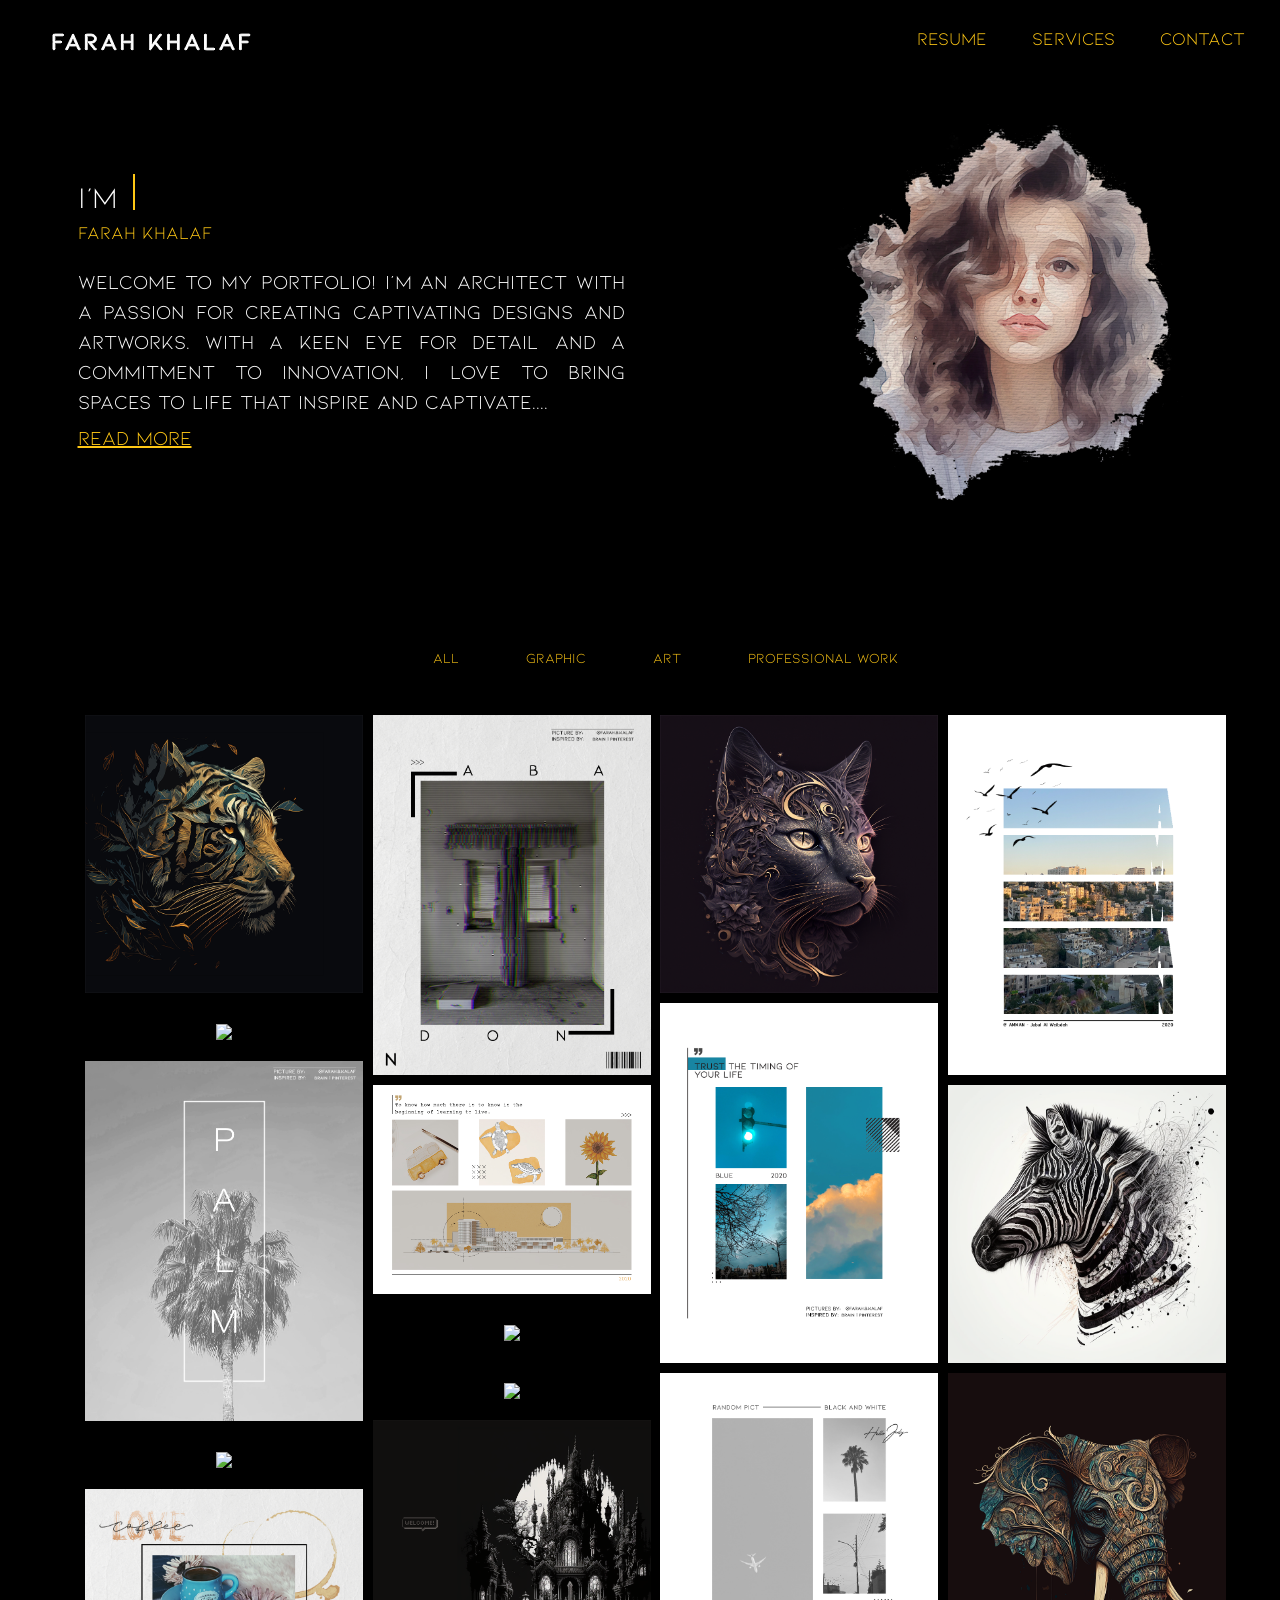
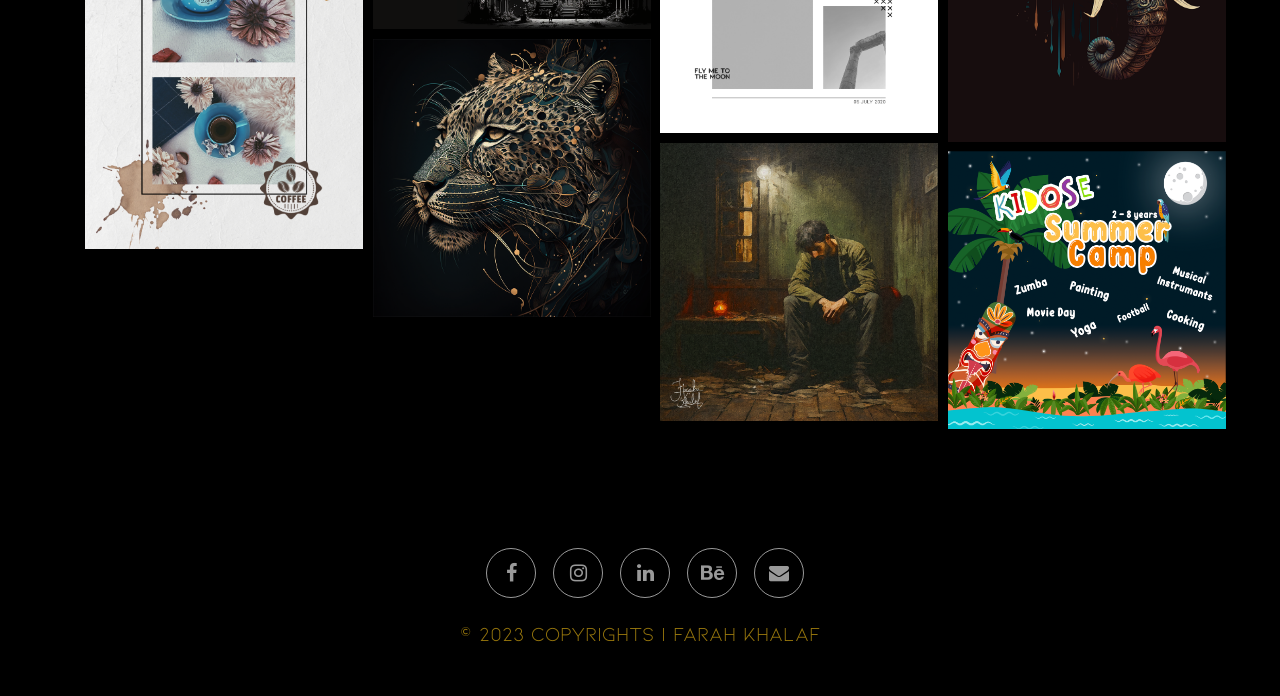
==== index.html @ 25eff43b "New Art uploaded" ====
<!DOCTYPE html>
<html lang="en">

<head>
    <meta charset="UTF-8">
    <meta http-equiv="X-UA-Campatible" content="IE=edge">
    <meta name="viewport" content="width=device-width, initial-scale=1.0">
    <title>Farah Khalaf | Portfolio</title>
    <link rel="stylesheet" href="https://cdn.jsdelivr.net/npm/bootstrap@4.6.2/dist/css/bootstrap.min.css"
        integrity="sha384-xOolHFLEh07PJGoPkLv1IbcEPTNtaed2xpHsD9ESMhqIYd0nLMwNLD69Npy4HI+N" crossorigin="anonymous">


    <link rel="stylesheet" href="style.css">
    <link rel="stylesheet" href="responsive.css">
    <link rel="stylesheet" href="lightbox.css">

    <script src="libs/MiniMasonry.js"></script>
    <script src="https://cdnjs.cloudflare.com/ajax/libs/jquery/3.7.0/jquery.min.js" integrity="sha512-3gJwYpMe3QewGELv8k/BX9vcqhryRdzRMxVfq6ngyWXwo03GFEzjsUm8Q7RZcHPHksttq7/GFoxjCVUjkjvPdw==" crossorigin="anonymous" referrerpolicy="no-referrer"></script>
    <script src="https://code.iconify.design/iconify-icon/1.0.7/iconify-icon.min.js"></script>
</head>

<body>


    <!--Navbar-->
    <nav>
        <div class="container-fluid">
            <img id="logo" src="Images/LOGO.png" alt="Logo">

            <!--Burger Button-->
            <div id="burger-button">
                <svg xmlns="http://www.w3.org/2000/svg" width="32" height="32" fill="#fff" class="bi bi-list"
                    viewBox="0 0 16 16">
                    <path fill-rule="evenodd"
                        d="M2.5 12a.5.5 0 0 1 .5-.5h10a.5.5 0 0 1 0 1H3a.5.5 0 0 1-.5-.5zm0-4a.5.5 0 0 1 .5-.5h10a.5.5 0 0 1 0 1H3a.5.5 0 0 1-.5-.5zm0-4a.5.5 0 0 1 .5-.5h10a.5.5 0 0 1 0 1H3a.5.5 0 0 1-.5-.5z" />
                </svg>
            </div>
            <!--Burger Button End-->

            <!--Navbar Links-->
            <ul class="nav-list-container" id="desktop-menu">
                <li class="nav-item">
                    <a href="/Images/CV.PNG">Resume</a>
                </li>
                <li class="nav-item">
                    <a href="/Images/Price List | website.pdf">Services</a>
                </li>
                <li class="nav-item">
                    <a href="#contact me">Contact</a>
                </li>
            </ul>
        </div>

        <div id="mobile-menu-container">

            <div id="mobile-menu-close-button">
                <svg xmlns="http://www.w3.org/2000/svg" width="32" height="32" fill="#fff" class="bi bi-x-lg"
                    viewBox="0 0 16 16">
                    <path
                        d="M2.146 2.854a.5.5 0 1 1 .708-.708L8 7.293l5.146-5.147a.5.5 0 0 1 .708.708L8.707 8l5.147 5.146a.5.5 0 0 1-.708.708L8 8.707l-5.146 5.147a.5.5 0 0 1-.708-.708L7.293 8 2.146 2.854Z" />
                </svg>
            </div>

            <ul>
                <li><a href="/Images/Farah Khalaf | Resume.pdf">Resume</a></li>
                <li><a href="/Images/Price List | website.pdf">Services</a></li>
                <li><a href="#">Contact</a></li>
            </ul>
        </div>
    </nav>



    <!--Main image & intro text-->
    <section id="hero">
        <div class="container-fluid">
            <div class="container-sub-fluid">
                <div class="row justify-content-center align-items-center ">
                    <div class="col-md-6 order-md-1 order-2  ">
                             <div class="wrapper-titles">
                                <div class="static-txt">I'm</div>
                                     <ul class="dynamic-txts">
                                         <li><span>An Architect</span></li>
                                         <li><span>A  Developer</span></li>
                                         <li><span>An Artist</span></li>
                                         <li><span>A Designer</span></li>
                                         <li><span>An Architect</span></li>
                                         <li><span>A Developer</span></li>
                                         <li><span>An Artist</span></li>
                                         <li><span>A Designer</span></li>
                                    </ul>
                                </div>
                            
                            
                            <div class="h2Title">Farah Khalaf</div>


                        <p class="pCustume">Welcome to my portfolio! I’m an architect with a passion for creating captivating designs and artworks. With a keen eye for detail and a commitment to innovation, I love to bring spaces to life that inspire and captivate.<span id="dots">...</span><span id="more">Over the years, I honed my skills and developed a unique approach to my talents. My portfolio showcases a diverse range of projects, each reflecting my distinct style and thoughtful design choices.
                            Driven by a desire to create meaningful experiences, I tried to blend aesthetics and functionality seamlessly, crafting spaces and artworks that leave a lasting impression. My work demonstrates a deep understanding of the power of design to transform environments and evoke emotions.
                            With a commitment to pushing boundaries and exploring new possibilities, I stay at the forefront of industry trends, continuously evolving my creative practice. </span></p>

                        <button onclick="myFunction()" id="myBtn">Read more</button>

                       
                    </div>
                    <div class="col-md-6 d-sm d-md-block order-md-2 order-1 ">
                        <a href="" data-lightbox="models" data-title="caption1">
                            <img class="profile-picture" src="Images/PlaceHolder.png" alt="">
                        </a>
                    </div>
                </div>
            </div>
        </div>
    </section>

    <!-- Horizontal tabs Scroller-->
    <section id="horizontal-scroll-container" class="list">
        <div id="horizontal-scroller">
            <div class="row justify-content-center align-center">
                <ul>
                    <li class="category-item">
                        <button class="category-link" onclick="ChangeCategory('All')">All</button>
                    </li>
                    <li class="category-item">
                        <button class="category-link" onclick="ChangeCategory('Architecture')">Architecture</button>
                    </li>
                    <li class="category-item">
                        <button class="category-link" onclick="ChangeCategory('Graphic')">Graphic</button>
                    </li>
                    <li class="category-item">
                        <button class="category-link" onclick="ChangeCategory('Art')">Art</button>
                    </li>
                    <li class="category-item">
                        <button class="category-link" onclick="ChangeCategory('Photography')">Photography</button>
                    </li>
                    <li class="category-item">
                    <button class="category-link" onclick="ChangeCategory('Professional')">Professional Work</button>
                    </li>
                </ul>
            </div>
        </div>
    </section>
    <section id="horizontal-container" class="list">
            <div class="row justify-content-center align-center">
                <ul>
                    <li class="category-item">
                        <button class="category-link" onclick="ChangeCategory('All')">All</button>
                    </li>
                    <!-- <li class="category-item">
                        <button class="category-link" onclick="ChangeCategory('Architecture')">Architecture</button>
                    </li> -->
                    <li class="category-item">
                        <button class="category-link" onclick="ChangeCategory('Graphic')">Graphic</button>
                    </li>
                    <li class="category-item">
                        <button class="category-link" onclick="ChangeCategory('Art')">Art</button>
                    </li>
                    <!-- <li class="category-item">
                        <button class="category-link" onclick="ChangeCategory('Photography')">Photography</button>
                    </li> -->
                    <li class="category-item">
                        <button class="category-link" onclick="ChangeCategory('Professional')">Professional Work</button>
                    </li>
                </ul>
            </div>
    </section>


    
    <section id="gallery">
        <div class="gallery-container container">
            
            <div class="gallery-item" data-type="art">
                <div class="gallery-item-hover">
                    <a href="Images/gallery/Tiger.png" data-lightbox="pictures" data-title="Tiger in the Wild">
                        <img src="Images/gallery/Tiger.png">
                    </a>
                </div>
            </div>

            <div class="gallery-item" data-type="graphic">
                <div class="gallery-item-hover">
                    <a href="Images/gallery/Abandon.png" data-lightbox="pictures" data-title="Abandon">
                        <img src="Images/gallery/Abandon.png">
                   </a> 
                </div>
                    
            </div>
            <div class="gallery-item" data-type="art">
                <div class="gallery-item-hover">
                    <a href="Images/gallery/Cat.png" data-lightbox="pictures" data-title="Cat">
                        <img src="Images/gallery/Cat.png">
                    </a> 
                </div>
                
            </div>
            <div class="gallery-item" data-type="graphic">
                <div class="gallery-item-hover">
                    <a href="Images/gallery/Amman.png" data-lightbox="pictures" data-title="Amman">
                        <img src="Images/gallery/Amman.png">
                    </a> 
                </div>
            </div>

            <div class="gallery-item" data-type="art">
                <div class="gallery-item-hover">
                    <a href="Images/gallery/Oil Painting-Photoshop.png" data-lightbox="pictures" data-title="Africa">
                        <img src="Images/gallery/Oil Painting-Photoshop.png">
                    </a>
                </div>
            </div>

            <div class="gallery-item" data-type="graphic">
                <div class="gallery-item-hover">
                    <a href="Images/gallery/BLUE.png" data-lightbox="pictures" data-title="BLUE">
                        <img src="Images/gallery/BLUE.png">
                    </a> 
                </div>
            </div>

            <div class="gallery-item" data-type="graphic">
                <div class="gallery-item-hover">
                    <a href="Images/gallery/Palm Tree.png" data-lightbox="pictures" data-title="Palm Tree">
                        <img src="Images/gallery/Palm Tree.png">
                    </a> 
                </div>
            </div>
            <div class="gallery-item" data-type="graphic">
                <div class="gallery-item-hover">
                    <a href="Images/gallery/Yellow.png" data-lightbox="pictures" data-title="Yellow">
                        <img src="Images/gallery/Yellow.png">
                    </a>
                </div>
            </div>

            <div class="gallery-item" data-type="art">
                <div class="gallery-item-hover">
                    <a href="Images/gallery/Zebra.png" data-lightbox="pictures" data-title="Zebra">
                        <img src="Images/gallery/Zebra.png">
                    </a>
                </div>
            </div>

            <div class="gallery-item" data-type="art">
                <div class="gallery-item-hover">
                    <a href="Images/gallery/Alone Under the rain.png" data-lightbox="pictures" data-title="Alone Under The Rain">
                        <img src="Images/gallery/Alone Under the rain.png">
                    </a>
                </div>
            </div>

            <div class="gallery-item" data-type="art">
                <div class="gallery-item-hover">
                    <a href="Images/gallery/Horse-50x50.png" data-lightbox="pictures" data-title="Horse">
                        <img src="Images/gallery/Horse-50x50.png">
                    </a>
                </div>
            </div>


            <div class="gallery-item" data-type="graphic">
                <div class="gallery-item-hover">
                    <a href="Images/gallery/Random PICT.png" data-lightbox="pictures" data-title="Random PICT">
                        <img src="Images/gallery/Random PICT.png">
                    </a>
                </div>
            </div>

            <div class="gallery-item" data-type="art">
                <div class="gallery-item-hover">
                    <a href="Images/gallery/Artboard 1.png" data-lightbox="pictures" data-title="Elephant">
                        <img src="Images/gallery/Artboard 1.png">
                    </a>
                </div>
            </div>
            <div class="gallery-item" data-type="art">
                <div class="gallery-item-hover">
                    <a href="Images/gallery/Castle.png" data-lightbox="pictures" data-title="Castle">
                        <img src="Images/gallery/Castle.png">
                    </a>
                </div>
            </div>
            <div class="gallery-item" data-type="art">
                <div class="gallery-item-hover">
                    <a href="Images/gallery/Dark Alley 25cm.png" data-lightbox="pictures" data-title="Dark Alley">
                        <img src="Images/gallery/Dark Alley 25cm.png">
                    </a> 
                </div>
                </div>

            <div class="gallery-item" data-type="graphic">
                <div class="gallery-item-hover">
                    <a href="Images/gallery/Coffee.png" data-lightbox="pictures" data-title="Coffee">
                        <img src="Images/gallery/Coffee.png">
                    </a>
                </div>
            </div>

            <div class="gallery-item" data-type="art">
                <div class="gallery-item-hover">
                    <a href="Images/gallery/Leopard.png" data-lightbox="pictures" data-title="Leopard">
                        <img src="Images/gallery/Leopard.png">
                    </a>
                </div>
            </div>

             <div class="gallery-item" data-type="art">
                <div class="gallery-item-hover">
                    <a href="Images/gallery/Alone-20x20.png" data-lightbox="pictures" data-title="Alone">
                        <img src="Images/gallery/Alone-20x20.png">
                    </a> 
            </div>
            </div>

            <div class="gallery-item" data-type="professional">
                <div class="gallery-item-hover">
                    <a href="Images/gallery/Summer Camp.png" data-lightbox="pictures" data-title="Summer Camp">
                        <img src="Images/gallery/Summer Camp.png">
                    </a>
                </div>
            </div>


          
        </div>
    </section>

     <hr />

     <link rel="stylesheet" href="https://maxcdn.bootstrapcdn.com/font-awesome/4.7.0/css/font-awesome.min.css">
<div class="center">
  <div id="social-test">
  <ul class="social">
    <li><a href="https://www.facebook.com/farahkhalaf57?mibextid=LQQJ4d" target="_blank"><i class="fa fa-facebook" aria-hidden="true"></i></a></li>
    <li><a href="https://www.instagram.com/farah.b.khalaf/" target="_blank"><i class="fa fa-instagram" aria-hidden="true"></i></a></li>
    <li><a href="https://www.linkedin.com/in/farah-khalaf-211a12149" target="_blank"><i class="fa fa-linkedin" aria-hidden="true"></i></a></li>
    <li><a href="https://www.behance.net/farahkhalaf2" target="_blank"><i class="fa fa-behance" aria-hidden="true"></i></a></li>
    <li><a href="mailto: farahkhalaf123@gmail.com" target="_blank"><i class="fa fa-envelope" aria-hidden="true"></i></a></li>

  </ul>
  <p class="credits">© 2023 Copyrights | Farah Khalaf </p>
  </div>
</div>

   



    <script src="https://cdn.jsdelivr.net/npm/bootstrap@5.0.2/dist/js/bootstrap.bundle.min.js"
        integrity="sha384-MrcW6ZMFYlzcLA8Nl+NtUVF0sA7MsXsP1UyJoMp4YLEuNSfAP+JcXn/tWtIaxVXM"
        crossorigin="anonymous"></script>


    <script src="https://cdnjs.cloudflare.com/ajax/libs/jquery/3.2.1/jquery.min.js"></script>
    <script src="https://cdnjs.cloudflare.com/ajax/libs/twitter-bootstrap/4.1.3/js/bootstrap.bundle.min.js"></script>
    <script src="https://cdnjs.cloudflare.com/ajax/libs/lightbox2/2.8.2/js/lightbox.min.js"></script>

    <script src="script.js"></script>
    <script src="lightbox-plus-jquery.js"></script>


</body>


</html>
---- style.css ----
@font-face {
    font-family: myFont;
    src: url(Font/Kiona.ttf);
}

*{
    font-family: myFont;
}


body {
    background-color: black;
}

nav {
    padding-top: 25px;
}

.header {
    position: fixed;
    top: 0;
    left: 0;
    width: 100%;
    padding: 20px 50px;
    background: #0000;
    display: flex;
    justify-content: space-between;
    align-items: center;
    z-index: 100;
    
}

#logo {
    display: inline;
}

#desktop-menu {
    display: block;
}


#burger-button {
    display: none;
    float: right;
}

.nav-list-container {
    float: right;
}

.nav-item {
    position: relative;
    display: inline-block;
    margin: 0px 20px;
}

.nav-item a {
    color: #FFC815;
    text-decoration: none;
    font-weight: 500;
    font-size: 18px;
}

.nav-item a::before {
    content: ' ';
    position: absolute;
    bottom: 0;
    left: 0;
    width: 0%;
    height: 2px;
    background: #FFC815;
    transition: 0.3s;
}

.nav-item a:hover::before {
    width: 100%;
    color: #FFC815;
}



.navbar-light .navbar-nav .nav-link {
    color: #fff;
}

.category-item {
    padding: 30px 0px;
    display: inline-block;
    margin-left: 50px;
    user-select: none;
    -webkit-user-drag: none;

}

.category-link {
    background: none;
    outline: none;
    border: none;
    color: #fff;
    user-select: none;
    -webkit-user-drag: none;
}


#mobile-menu-container {
    display: none;
    position: fixed;
    top: 0;
    left: 0;
    width: 100%;
    height: 100vh;
    background-color: #000;
    z-index: 100;
}

#mobile-menu-container ul {
    position: absolute;
    display: block;
    text-align: center;
    font-size: 30px;
    top: 50%;
    left: 50%;
    transform: translate(-50%, -50%);
}

#mobile-menu-container ul li {
    margin: 20px 0px;
}

#mobile-menu-container ul li a {
    font-weight: 900;
    color: #fff;
}

#mobile-menu-container a {
    text-decoration: none;
}

#mobile-menu-close-button {
    position: absolute;
    top: 50px;
    right: 50px;
}


#hero {
    margin: 5% 0px;
}



.img personalPic {
    margin: auto;
    max-width: 50%;
}

ul {
    margin: 0;
    padding: 0;
    list-style: none;
}

.row {
    display: flex;
}


.wrapper-titles{
  display: flex;

}

.wrapper-titles .static-txt{
  color: #fff;
  font-size: 30px;
  font-weight: 400;
}


.wrapper-titles .dynamic-txts{
  margin-left: 15px;
  height: 45px;
  line-height: 45px;
  overflow: hidden;
  

}
.dynamic-txts li{
  list-style: none;
  color: #FFC815;
  font-size: 30px;
  font-weight: 250;
  position: relative;
  top: 0;
  animation: slide 24s steps(8) infinite;
  overflow: hidden;

}



@keyframes slide {
  100%{
    top: -360px;
  }
}

.dynamic-txts li span{
  position: relative;
  margin: 5px 0;
  line-height: 45px;
}
.dynamic-txts li span::after{
  content: "";
  position: absolute;
  left: 0;
  height: 100%;
  width: 100%;
  background: #000;
  border-left: 2px solid #FFC815;
  animation: typing 3s steps(10) infinite;
}

@keyframes typing {
  40%, 60%{
    left: calc(100% + 30px);
  }
  100%{
    left: 0;
  }
}


@media screen and (max-width: 700px) {
   .wrapper-titles  {
    align-items: left;
    margin: auto;
    justify-content: left;
    font-size: small;
  }
}


.h1Title {
    color: #fff;
    margin: 0;
    font-size: 40px;
    font-weight: 900;
    padding-bottom: 0;
}

.h2Title {
    color: #FFC815;
    margin: 0;
    font-size: 18px;
    font-weight: 200;
    padding-top: o;
    text-align: left;
}

.pCustume {
    color: #fff;
    margin: 0;
    font-size: 20px;
    font-weight: 100;
    padding-top: 1em;
    text-align: justify;
    text-justify: inter-word;
    
}

#more {display: none;}




#myBtn {
  color:#FFC815;
  background-color: #000;
  margin-top: 5px;
  border: none;
  padding-left: 0px;
  font-weight: 5000;
  font-size: 20px;
  text-decoration: underline;
  
}


@media screen and (max-width: 800px) {
  
  #myBtn {
    margin: auto;
    
  }

  .pCustume {
   
    text-align: justify !important;
    text-justify: inter-word;
    }


    .h2Title {
      text-align: left !important;
  }

    
}

.container-sub-fluid {
    box-sizing: border-box;
    padding: 0px 5%;
}

.profile-picture {
    width: 70%;
    display: block;
    margin:auto;
    margin-right: 0;
}


.list {
    position: relative;
    white-space: nowrap;
    left: 0;
    width: 100%;
    height: 80px;
    padding: 10px 10px;
    background: #0000;
    margin-top: 100px;
    overflow: hidden;
}

.list button {
    position: relative;
    font-size: 14px;
    color: #FFC815;
    font-weight: 500;
    text-decoration: none;
}

.list button::before {
    content: ' ';
    position: absolute;
    top: 100%;
    left: 0;
    width: 0%;
    height: 2px;
    background: #FFC815;
    transition: 0.3s;
}

.list button:hover::before {
    width: 100%;
}


#horizontal-scroller {
    position: absolute;
    top: 0;
    left: 0;
    user-select: none;
    -webkit-user-drag: none;
}

#horizontal-container {
    display: block;
    margin-bottom: 30px;
}

#horizontal-scroll-container {
    display: none;
    margin-bottom: 30px;
}


.gallery-container {
    position: relative;
    width: 100%;
    margin-bottom: 70px;
}

.gallery-item {
    position: absolute;
    text-align: center;
    font-size: 2em;
    color: white;
    line-height: 1.5em;
    box-shadow: 0px 2px 10px rgba(0, 0, 0, 0.1);
    overflow: hidden;
  }

  .gallery-item img {
    width: 100%;
  }


  





  #footerPart {
    position: relative;
    background-color: #000;
    height: 20vh;
    text-align: center;
  }


  .footer-section {
    align-items: baseline;

}

  .footer-section a {
    color: #FFC815;
    align-content: center;
    font-weight: 1200;
    padding: 20px 40px;
  }

  hr {
        width: 70%;
        margin-left: auto;
        margin-right: auto;
        color: rgb(255, 255, 255 , 1);
  }



.center {
  display: table;
  width: 100%;
  height: 20vh;
}


#social-test {
  display: table-cell;
  vertical-align: middle;
  text-align: center;
  font-size: 20px;
  }

  .social {
    padding-left: 0px;
  }


  .social li {
    display: inline-block;
  }


  .social li a {
    color: rgb(255, 255, 255 ,0.6);
    border-radius: 50%;
    list-style-type: none;
    display: inline-block;
    width: 50px;
    height: 50px;
    line-height: 45px;
    padding: 1%;
    border: 1px solid rgb(255, 255, 255, 0.6);
    cursor: pointer;
    margin-left: 10px;
    margin-bottom: 20px;
    transition: ease .3s;
    &:hover {
      color: rgb(255, 255, 255 , 1);
      border: 1px solid rgba(256, 256, 256, 1);
    }
  }


.social:hover > li {
  opacity: 0.3;
}

.social:hover > li:hover {
  opacity: 1;
}
.credits, .credits a {
  font-size: 20px;
  color: rgba(255, 200, 21, 0.6);
}
---- responsive.css ----
@media only screen and (max-width: 767px){
    #burger-button {
        display: block;
    }

    #desktop-menu {
        display: none;
    }

    #logo {
        display: none;
    }

    .profile-picture {
        margin: auto;
        width: 90%;
        margin-bottom: 100px
    }

    .h1Title, .h2Title, .pCustume {
        text-align: center;
    }

    #horizontal-scroll-container {
        display: block;
    }

    #horizontal-container {
        display: none;
    }

    .gallery-container {
        padding: 0;
    }

    .gallery-item {
        padding: 15px;
    }
}

@media only screen and (max-width: 500px) {
    .profile-picture {
        margin: auto;
        width: 100%;
        margin-bottom: 50px
    }
}

@media only screen and (min-width: 501px) and (max-width: 767px) {
    .profile-picture {
        margin: auto;
        width: 40%;
        margin-bottom: 30px
    }
}
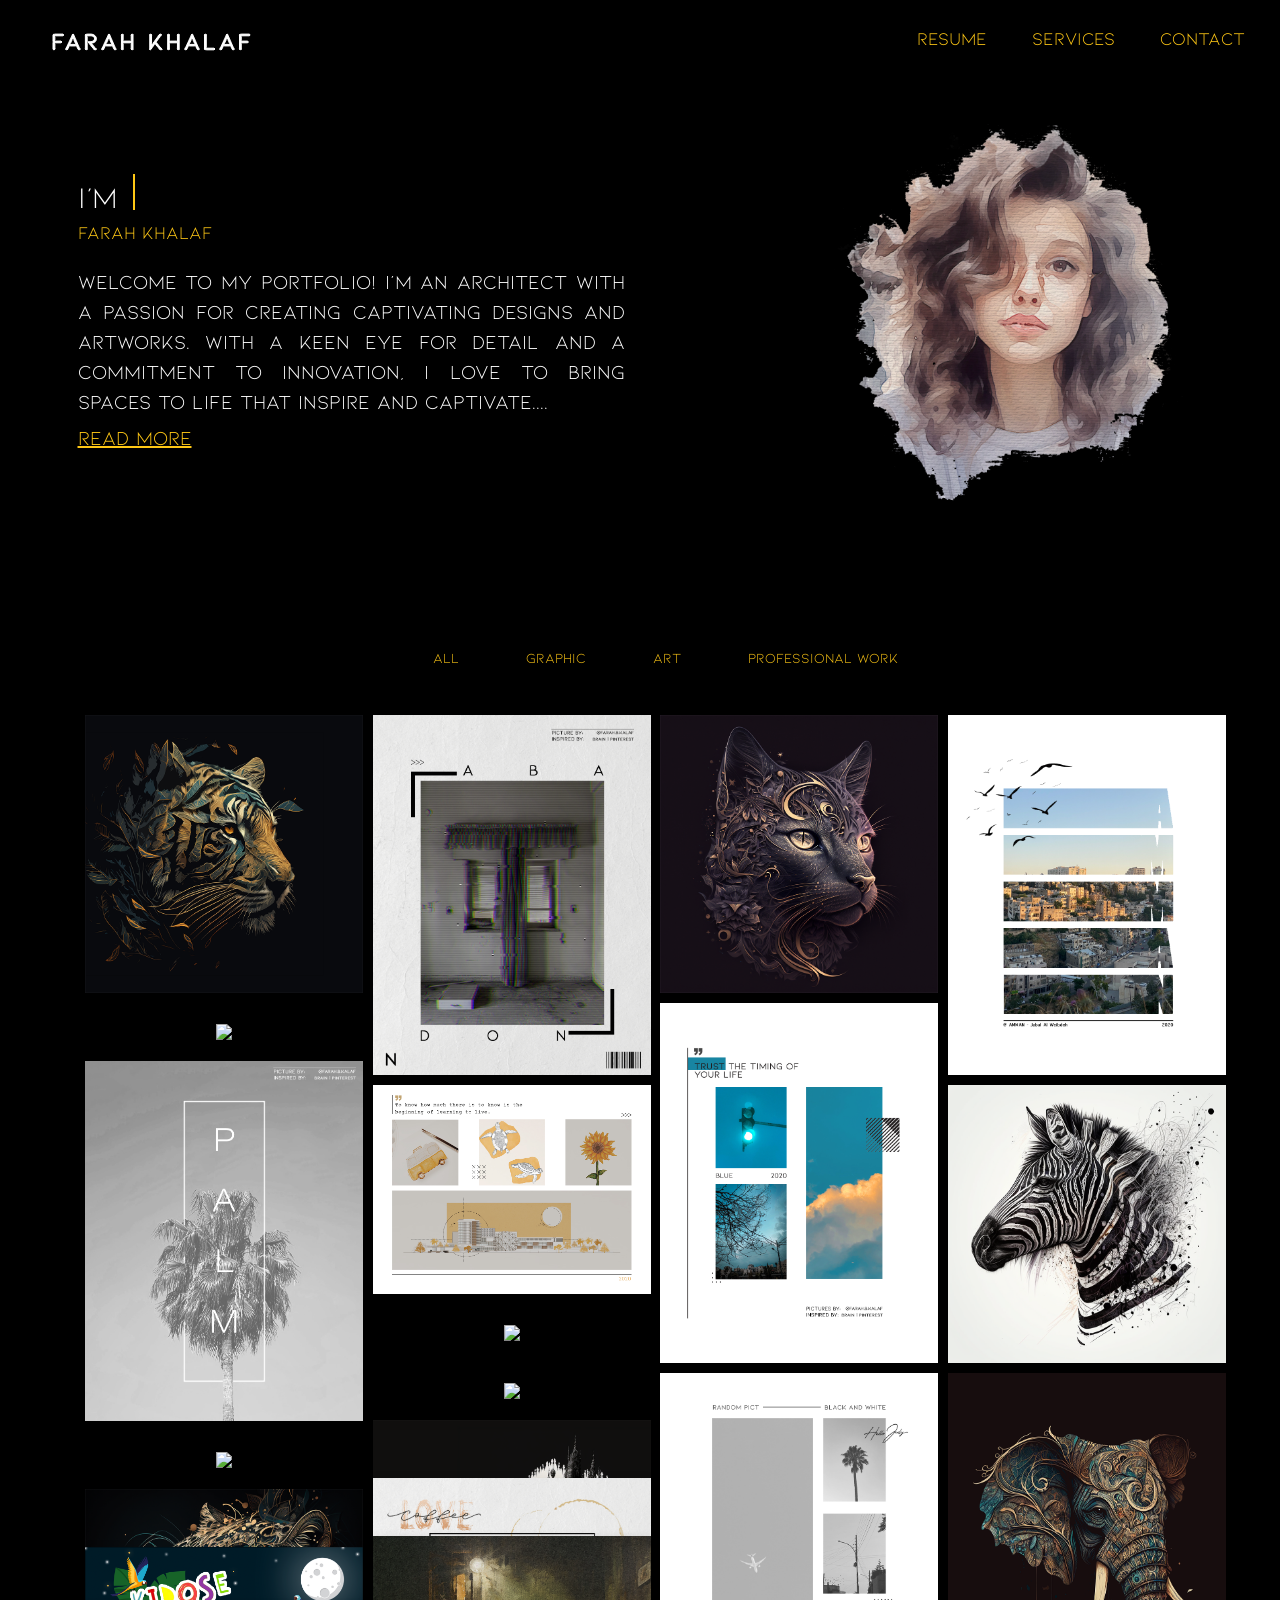
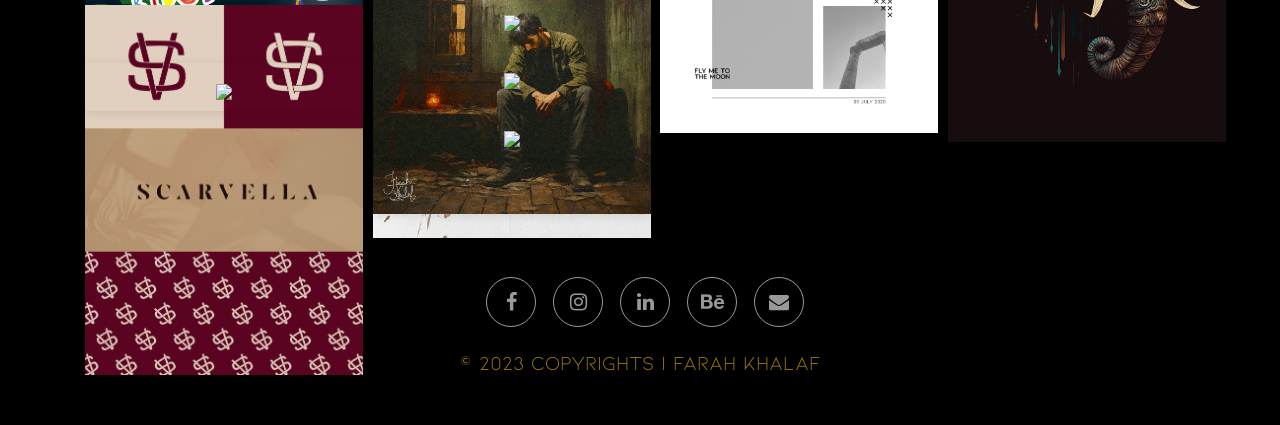
==== commit f1b41efb: "new work new work" ====
--- a/index.html
+++ b/index.html
@@ -40,7 +40,7 @@
             <!--Navbar Links-->
             <ul class="nav-list-container" id="desktop-menu">
                 <li class="nav-item">
-                    <a href="/Images/CV.PNG">Resume</a>
+                    <a href="/Images/ Resume.pdf">Resume</a>
                 </li>
                 <li class="nav-item">
                     <a href="/Images/Price List | website.pdf">Services</a>
@@ -62,7 +62,7 @@
             </div>
 
             <ul>
-                <li><a href="/Images/Farah Khalaf | Resume.pdf">Resume</a></li>
+                <li><a href="/Images/ Resume.pdf">Resume</a></li>
                 <li><a href="/Images/Price List | website.pdf">Services</a></li>
                 <li><a href="#">Contact</a></li>
             </ul>
@@ -169,7 +169,7 @@
     
     <section id="gallery">
         <div class="gallery-container container">
-            
+
             <div class="gallery-item" data-type="art">
                 <div class="gallery-item-hover">
                     <a href="Images/gallery/Tiger.png" data-lightbox="pictures" data-title="Tiger in the Wild">
@@ -182,23 +182,23 @@
                 <div class="gallery-item-hover">
                     <a href="Images/gallery/Abandon.png" data-lightbox="pictures" data-title="Abandon">
                         <img src="Images/gallery/Abandon.png">
-                   </a> 
-                </div>
-                    
+                    </a>
+                </div>
+
             </div>
             <div class="gallery-item" data-type="art">
                 <div class="gallery-item-hover">
                     <a href="Images/gallery/Cat.png" data-lightbox="pictures" data-title="Cat">
                         <img src="Images/gallery/Cat.png">
-                    </a> 
-                </div>
-                
+                    </a>
+                </div>
+
             </div>
             <div class="gallery-item" data-type="graphic">
                 <div class="gallery-item-hover">
                     <a href="Images/gallery/Amman.png" data-lightbox="pictures" data-title="Amman">
                         <img src="Images/gallery/Amman.png">
-                    </a> 
+                    </a>
                 </div>
             </div>
 
@@ -214,7 +214,7 @@
                 <div class="gallery-item-hover">
                     <a href="Images/gallery/BLUE.png" data-lightbox="pictures" data-title="BLUE">
                         <img src="Images/gallery/BLUE.png">
-                    </a> 
+                    </a>
                 </div>
             </div>
 
@@ -222,7 +222,7 @@
                 <div class="gallery-item-hover">
                     <a href="Images/gallery/Palm Tree.png" data-lightbox="pictures" data-title="Palm Tree">
                         <img src="Images/gallery/Palm Tree.png">
-                    </a> 
+                    </a>
                 </div>
             </div>
             <div class="gallery-item" data-type="graphic">
@@ -284,9 +284,9 @@
                 <div class="gallery-item-hover">
                     <a href="Images/gallery/Dark Alley 25cm.png" data-lightbox="pictures" data-title="Dark Alley">
                         <img src="Images/gallery/Dark Alley 25cm.png">
-                    </a> 
-                </div>
-                </div>
+                    </a>
+                </div>
+            </div>
 
             <div class="gallery-item" data-type="graphic">
                 <div class="gallery-item-hover">
@@ -304,12 +304,12 @@
                 </div>
             </div>
 
-             <div class="gallery-item" data-type="art">
+            <div class="gallery-item" data-type="art">
                 <div class="gallery-item-hover">
                     <a href="Images/gallery/Alone-20x20.png" data-lightbox="pictures" data-title="Alone">
                         <img src="Images/gallery/Alone-20x20.png">
-                    </a> 
-            </div>
+                    </a>
+                </div>
             </div>
 
             <div class="gallery-item" data-type="professional">
@@ -320,8 +320,42 @@
                 </div>
             </div>
 
-
-          
+            <div class="gallery-item" data-type="professional">
+                <div class="gallery-item-hover">
+                    <a href="Images/gallery/Coffee.png" data-lightbox="pictures" data-title="Coffee">
+                        <img src="Images/gallery/Artboard 4.png">
+                    </a>
+                </div>
+            </div>
+            <div class="gallery-item" data-type="professional">
+                <div class="gallery-item-hover">
+                    <a href="Images/gallery/Coffee.png" data-lightbox="pictures" data-title="Coffee">
+                        <img src="Images/gallery/Artboard 1 copy.png">
+                    </a>
+                </div>
+            </div>
+            <div class="gallery-item" data-type="professional">
+                <div class="gallery-item-hover">
+                    <a href="Images/gallery/Coffee.png" data-lightbox="pictures" data-title="Coffee">
+                        <img src="Images/gallery/Artboard 1 copy 2.png">
+                    </a>
+                </div>
+            </div>
+            <div class="gallery-item" data-type="professional">
+                <div class="gallery-item-hover">
+                    <a href="Images/gallery/Coffee.png" data-lightbox="pictures" data-title="Coffee">
+                        <img src="Images/gallery/Artboard 1 copy 3.png">
+                    </a>
+                </div>
+            </div>
+            <div class="gallery-item" data-type="professional">
+                <div class="gallery-item-hover">
+                    <a href="Images/gallery/Coffee.png" data-lightbox="pictures" data-title="Coffee">
+                        <img src="Images/gallery/Artboard 1 copy 4.png">
+                    </a>
+                </div>
+            </div>
+
         </div>
     </section>
 
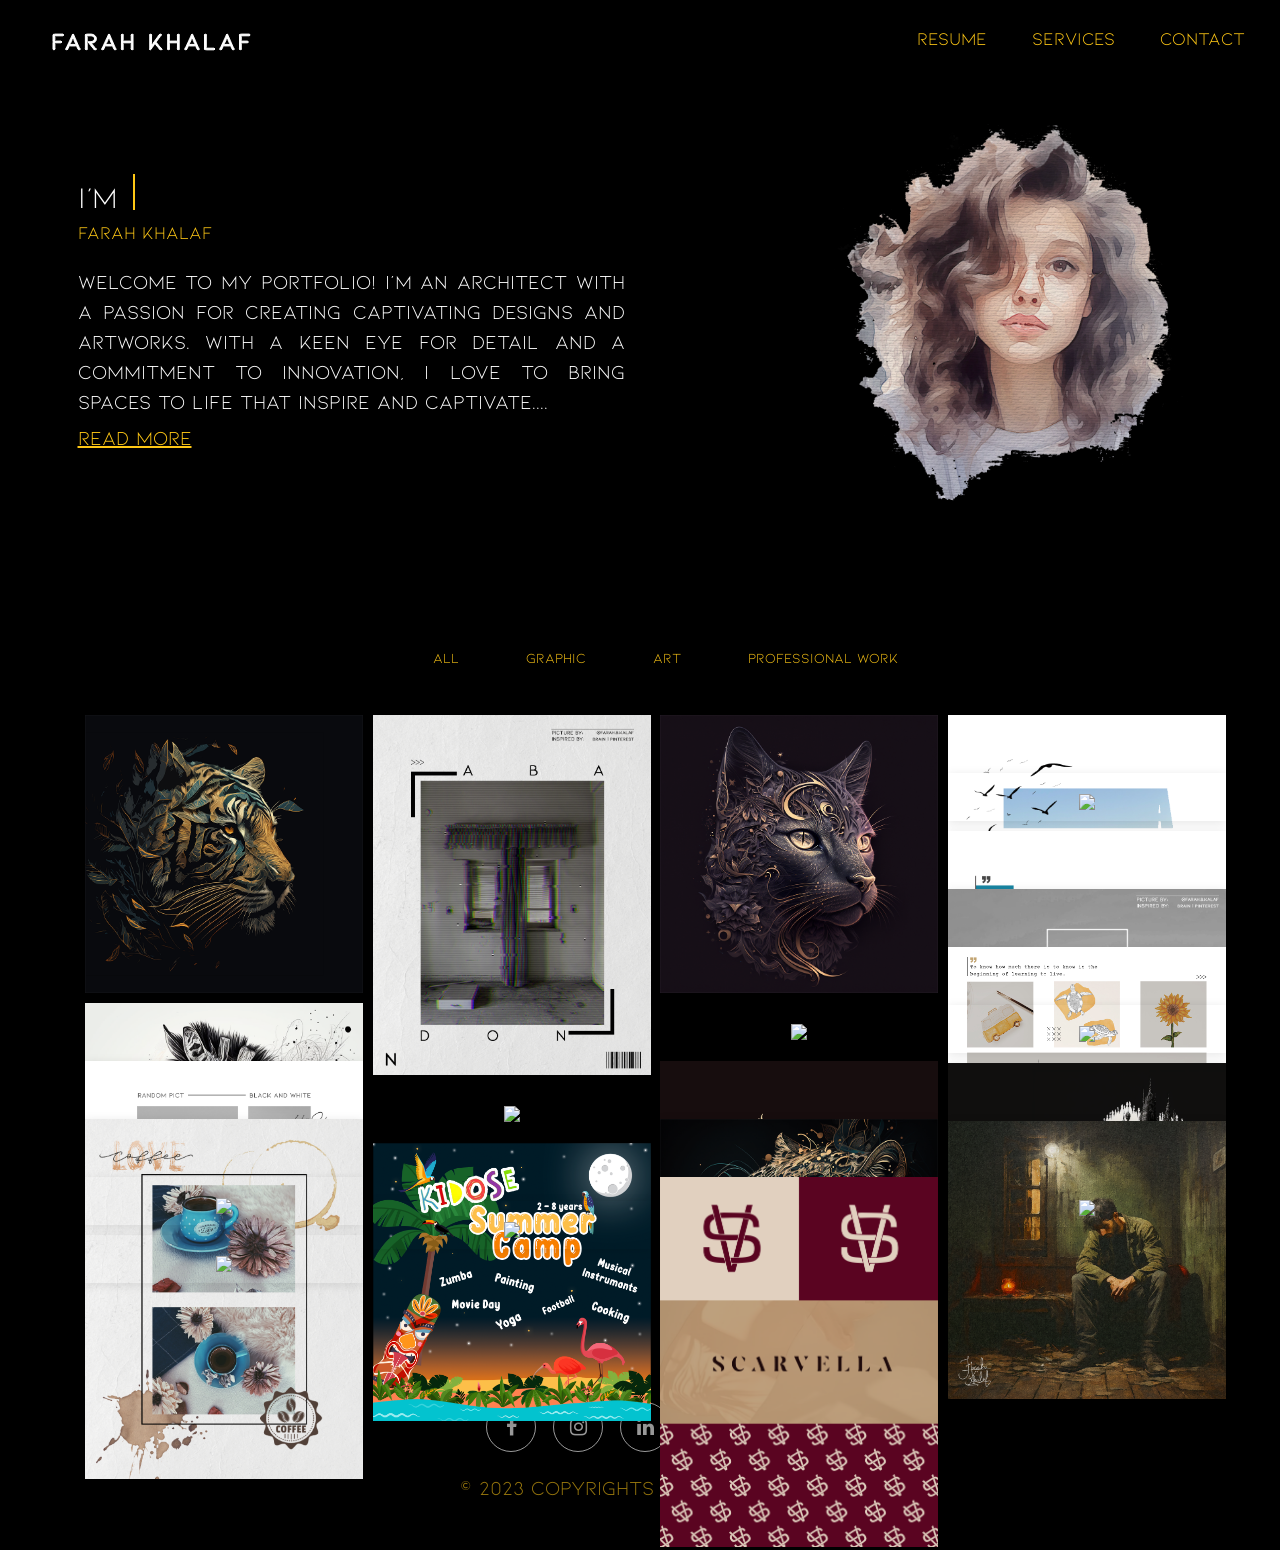
==== commit 6280b9f4: "CV" ====
--- a/index.html
+++ b/index.html
@@ -40,7 +40,7 @@
             <!--Navbar Links-->
             <ul class="nav-list-container" id="desktop-menu">
                 <li class="nav-item">
-                    <a href="/Images/ Resume.pdf">Resume</a>
+                    <a href="/Images/CV.pdf">Resume</a>
                 </li>
                 <li class="nav-item">
                     <a href="/Images/Price List | website.pdf">Services</a>
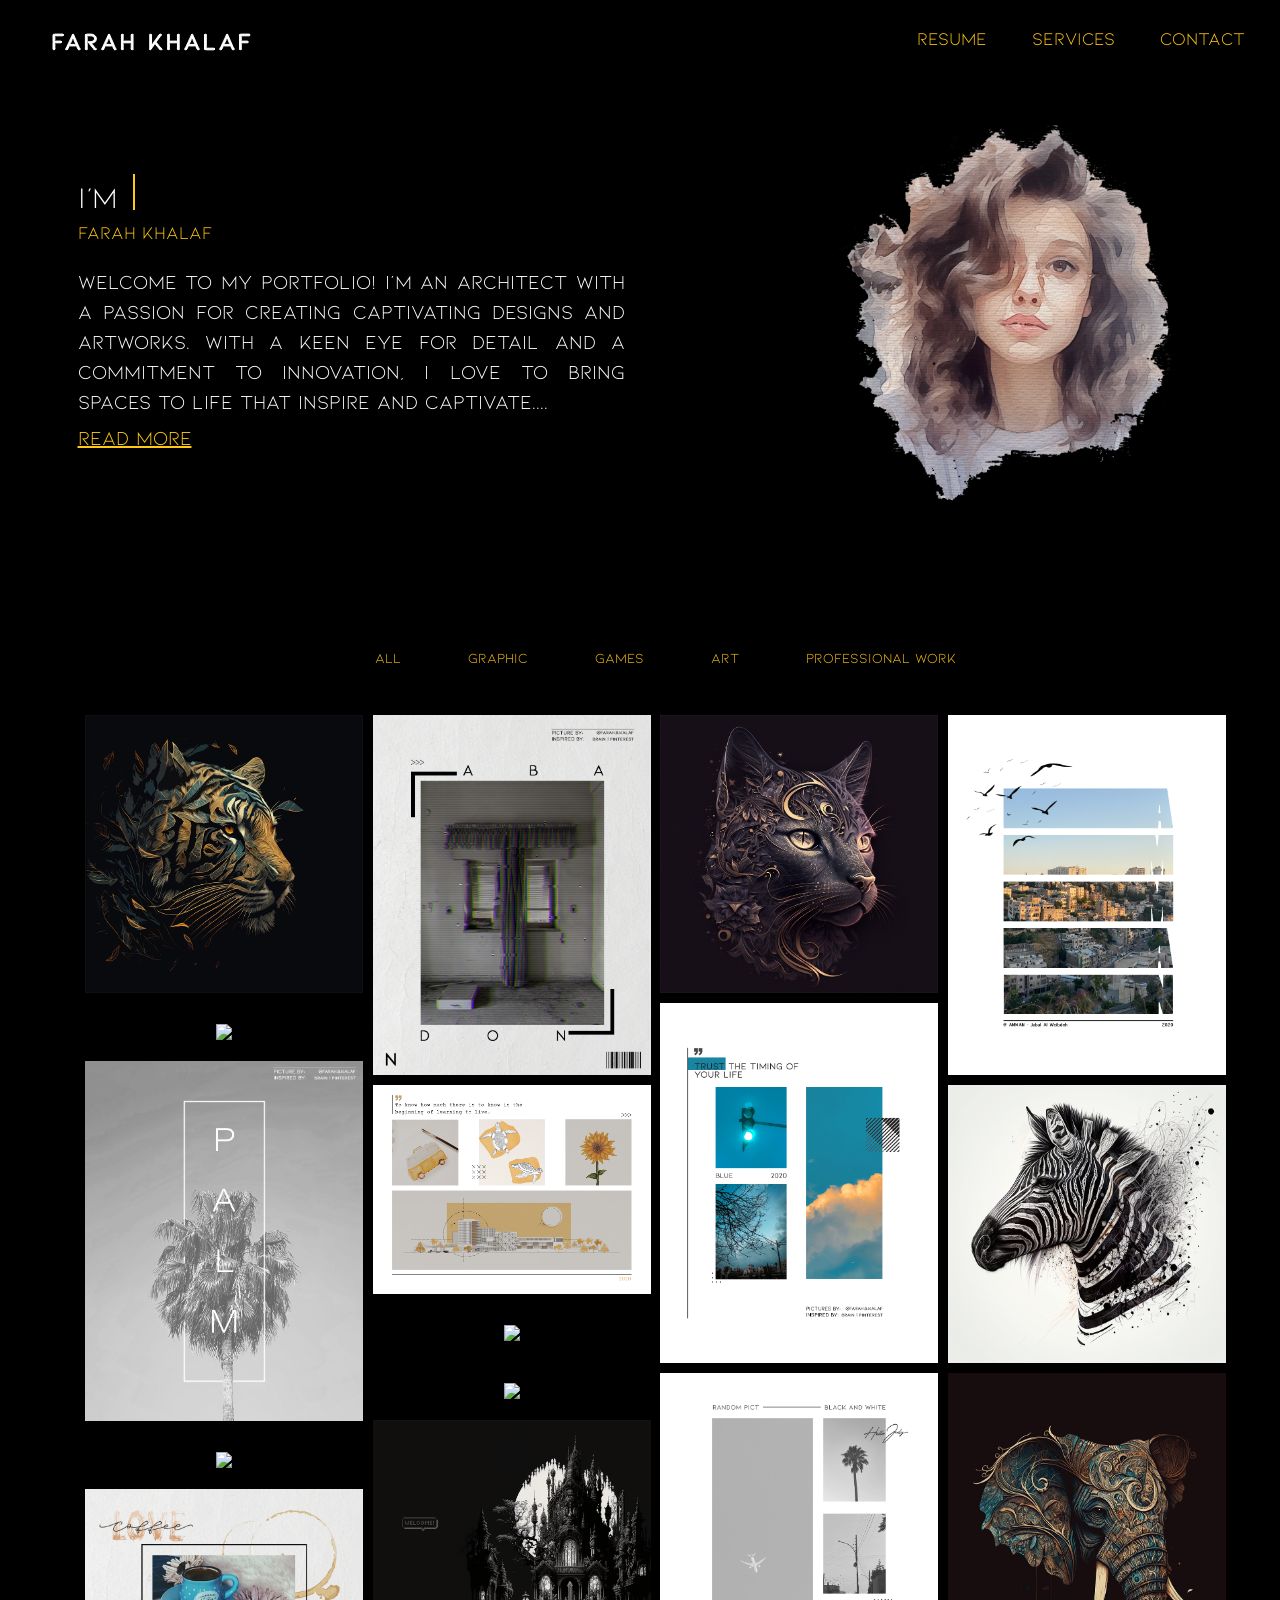
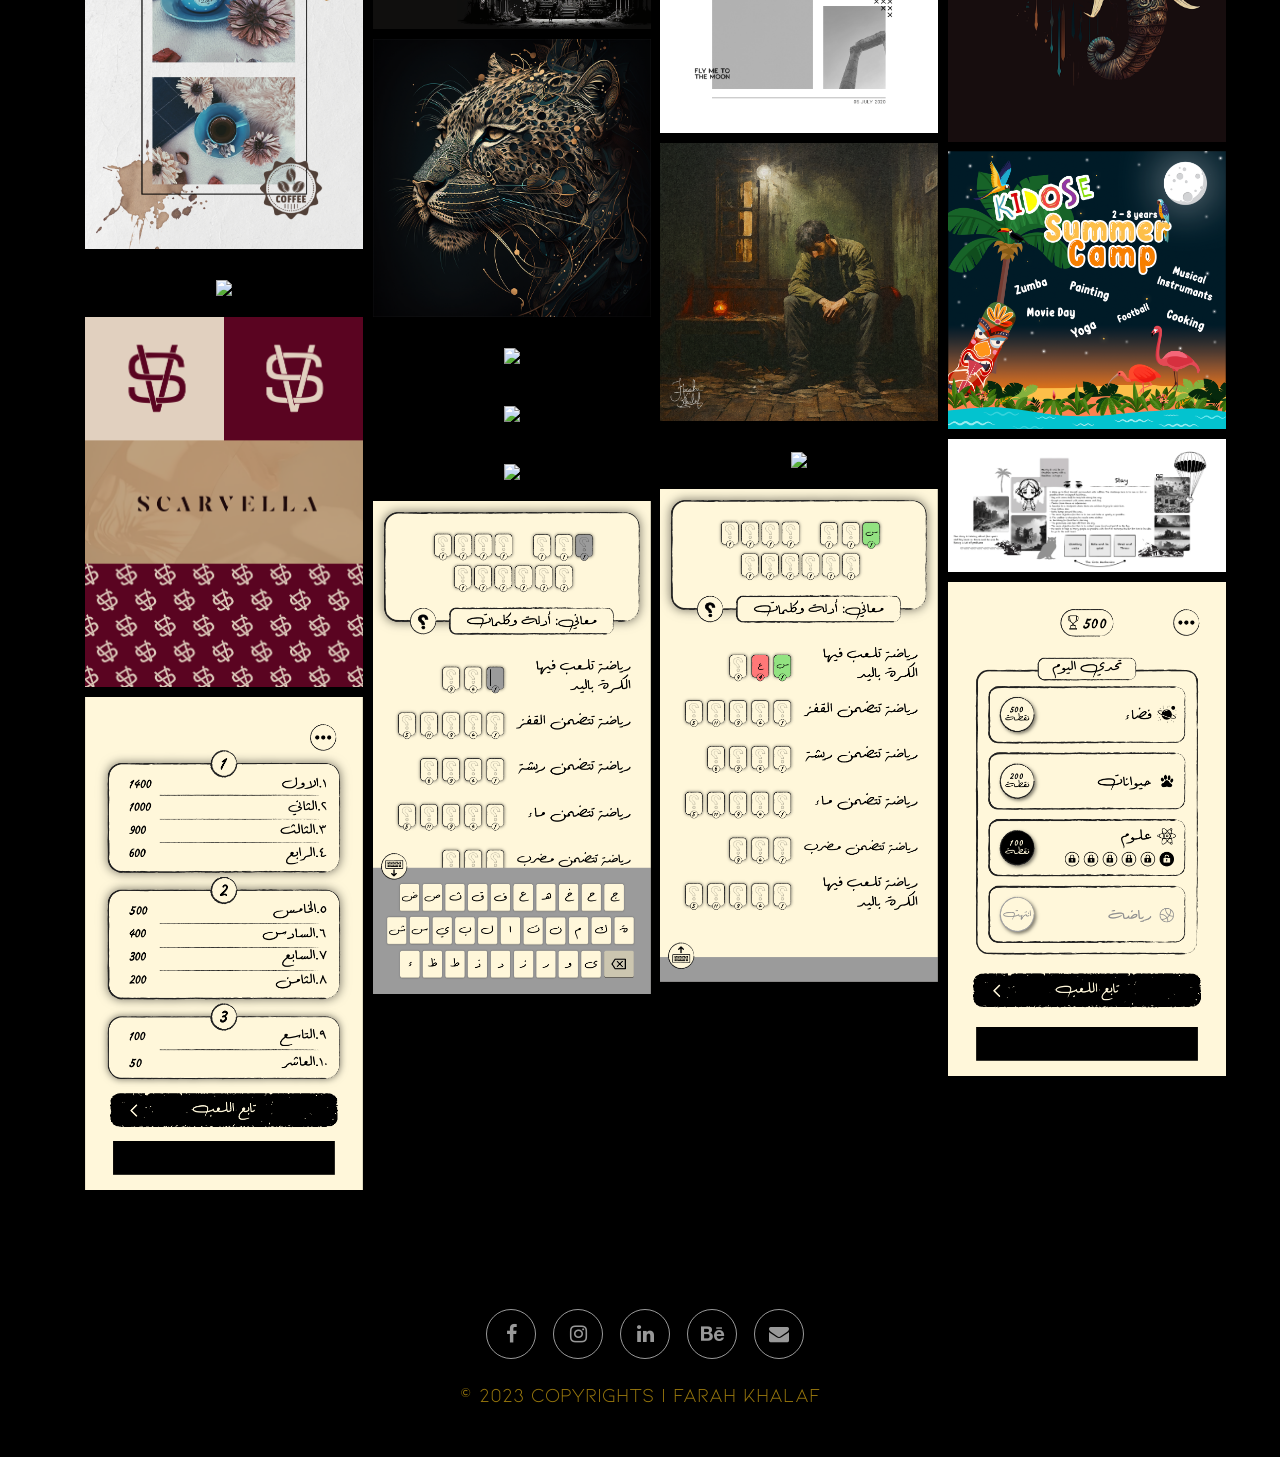
==== commit e686ae99: "New work uploaded" ====
--- a/index.html
+++ b/index.html
@@ -153,6 +153,9 @@
                         <button class="category-link" onclick="ChangeCategory('Graphic')">Graphic</button>
                     </li>
                     <li class="category-item">
+                        <button class="category-link" onclick="ChangeCategory('Games')">Games</button>
+                    </li>
+                    <li class="category-item">
                         <button class="category-link" onclick="ChangeCategory('Art')">Art</button>
                     </li>
                     <!-- <li class="category-item">
@@ -161,6 +164,7 @@
                     <li class="category-item">
                         <button class="category-link" onclick="ChangeCategory('Professional')">Professional Work</button>
                     </li>
+                    
                 </ul>
             </div>
     </section>
@@ -322,36 +326,78 @@
 
             <div class="gallery-item" data-type="professional">
                 <div class="gallery-item-hover">
-                    <a href="Images/gallery/Coffee.png" data-lightbox="pictures" data-title="Coffee">
+                    <a href="Images/gallery/Artboard 4.png" data-lightbox="pictures" data-title="Sustainable Farms LLC">
                         <img src="Images/gallery/Artboard 4.png">
                     </a>
                 </div>
             </div>
             <div class="gallery-item" data-type="professional">
                 <div class="gallery-item-hover">
-                    <a href="Images/gallery/Coffee.png" data-lightbox="pictures" data-title="Coffee">
+                    <a href="Images/gallery/Artboard 1 copy.png" data-lightbox="pictures" data-title="Scarvella">
                         <img src="Images/gallery/Artboard 1 copy.png">
                     </a>
                 </div>
             </div>
             <div class="gallery-item" data-type="professional">
                 <div class="gallery-item-hover">
-                    <a href="Images/gallery/Coffee.png" data-lightbox="pictures" data-title="Coffee">
+                    <a href="Images/gallery/Artboard 1 copy 2.png" data-lightbox="pictures" data-title="Dolce Dose">
                         <img src="Images/gallery/Artboard 1 copy 2.png">
                     </a>
                 </div>
             </div>
             <div class="gallery-item" data-type="professional">
                 <div class="gallery-item-hover">
-                    <a href="Images/gallery/Coffee.png" data-lightbox="pictures" data-title="Coffee">
+                    <a href="Images/gallery/Artboard 1 copy 3.png" data-lightbox="pictures" data-title="Dose Group">
                         <img src="Images/gallery/Artboard 1 copy 3.png">
                     </a>
                 </div>
             </div>
             <div class="gallery-item" data-type="professional">
                 <div class="gallery-item-hover">
-                    <a href="Images/gallery/Coffee.png" data-lightbox="pictures" data-title="Coffee">
+                    <a href="Images/gallery/Artboard 1 copy 4.png" data-lightbox="pictures" data-title="Coffee Dose">
                         <img src="Images/gallery/Artboard 1 copy 4.png">
+                    </a>
+                </div>
+            </div>
+            <div class="gallery-item" data-type="Games">
+                <div class="gallery-item-hover">
+                    <a href="Images/gallery/Mood Board-1.png" data-lightbox="pictures" data-title="Stay Game">
+                        <img src="Images/gallery/Mood Board-1.png">
+                    </a>
+                </div>
+            </div>
+            <div class="gallery-item" data-type="Games">
+                <div class="gallery-item-hover">
+                    <a href="Images/gallery/Mood Board-2.png" data-lightbox="pictures" data-title="Car Game">
+                        <img src="Images/gallery/Mood Board-2.png">
+                    </a>
+                </div>
+            </div>
+            <div class="gallery-item" data-type="Games">
+                <div class="gallery-item-hover">
+                    <a href="Images/gallery/Crostic - 1.png" data-lightbox="pictures" data-title="Crostic Game">
+                        <img src="Images/gallery/Crostic - 1.png">
+                    </a>
+                </div>
+            </div>
+            <div class="gallery-item" data-type="Games">
+                <div class="gallery-item-hover">
+                    <a href="Images/gallery/Crostic - 2.png" data-lightbox="pictures" data-title="Crostic Game">
+                        <img src="Images/gallery/Crostic - 2.png">
+                    </a>
+                </div>
+            </div>
+            <div class="gallery-item" data-type="Games">
+                <div class="gallery-item-hover">
+                    <a href="Images/gallery/Crostic - 3.png" data-lightbox="pictures" data-title="Crostic Game">
+                        <img src="Images/gallery/Crostic - 3.png">
+                    </a>
+                </div>
+            </div>
+            <div class="gallery-item" data-type="Games">
+                <div class="gallery-item-hover">
+                    <a href="Images/gallery/Crostic - 4.png" data-lightbox="pictures" data-title="Crostic Game">
+                        <img src="Images/gallery/Crostic - 4.png">
                     </a>
                 </div>
             </div>
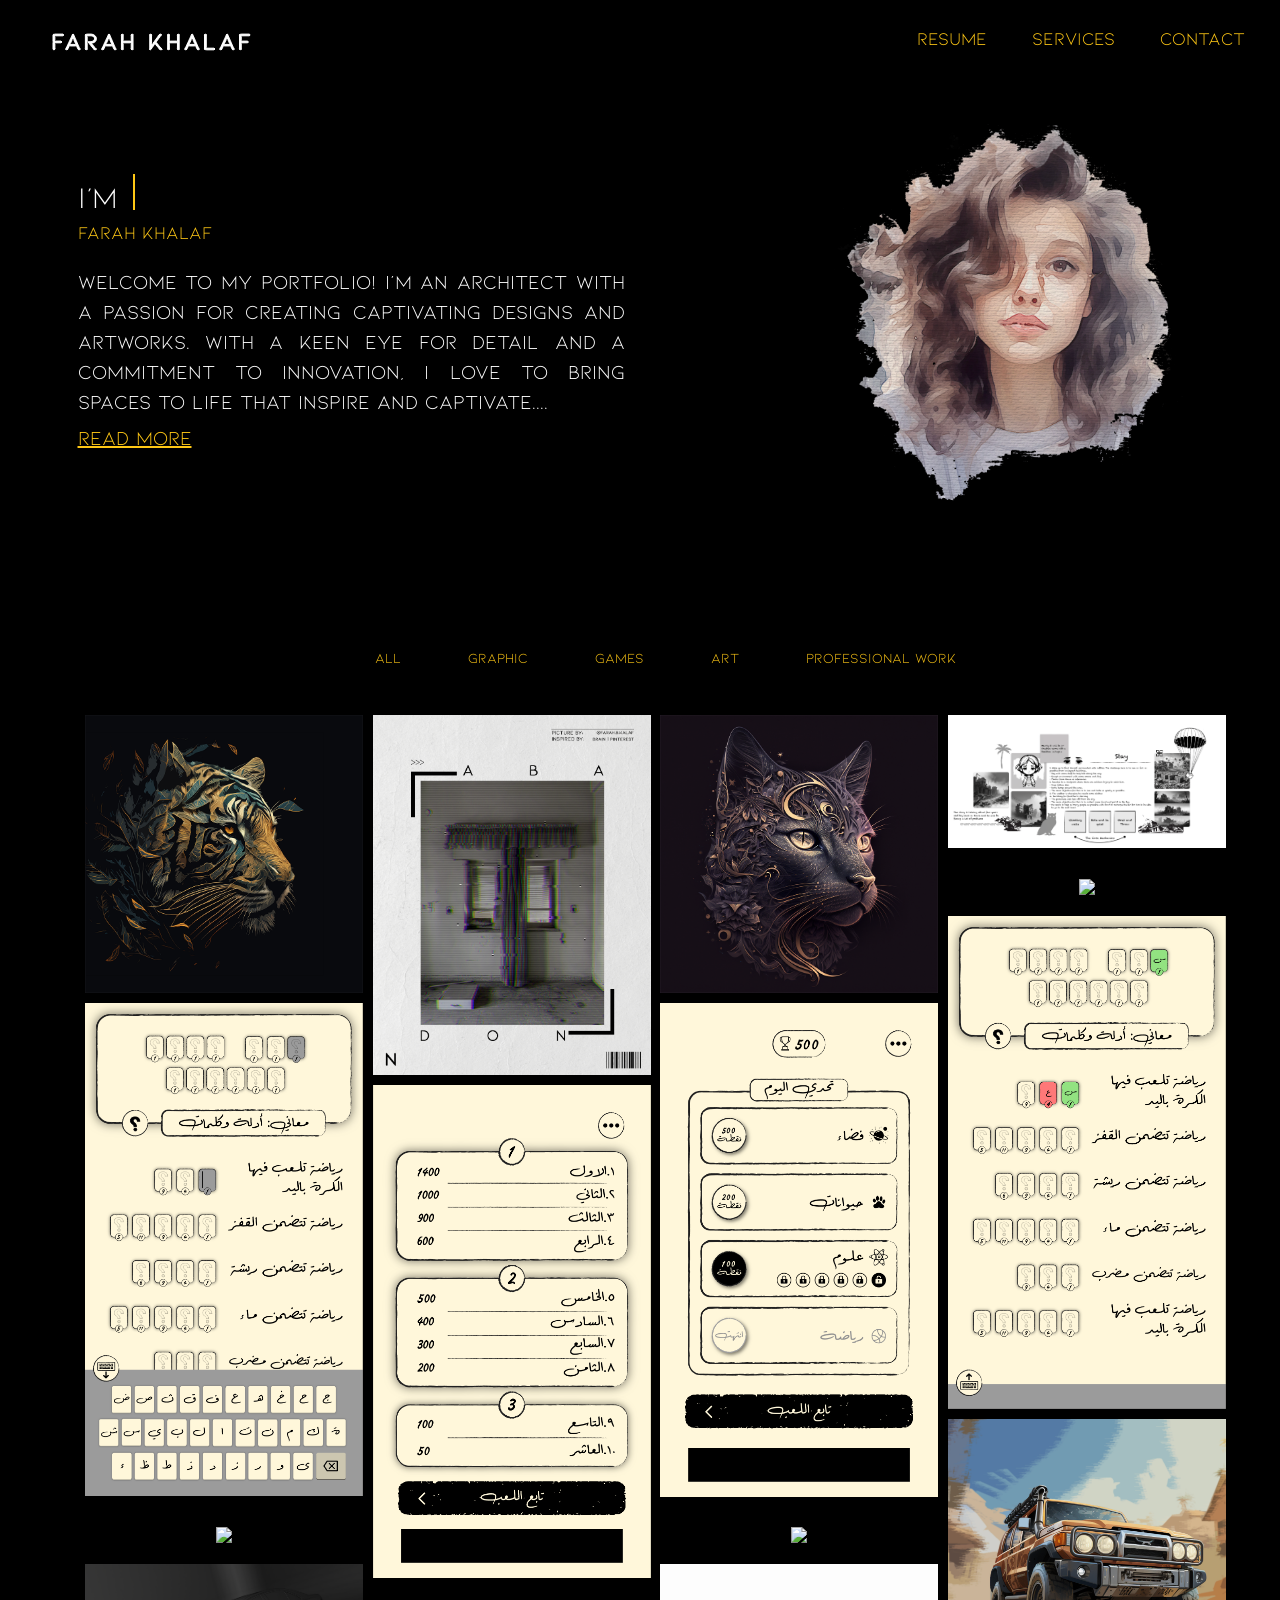
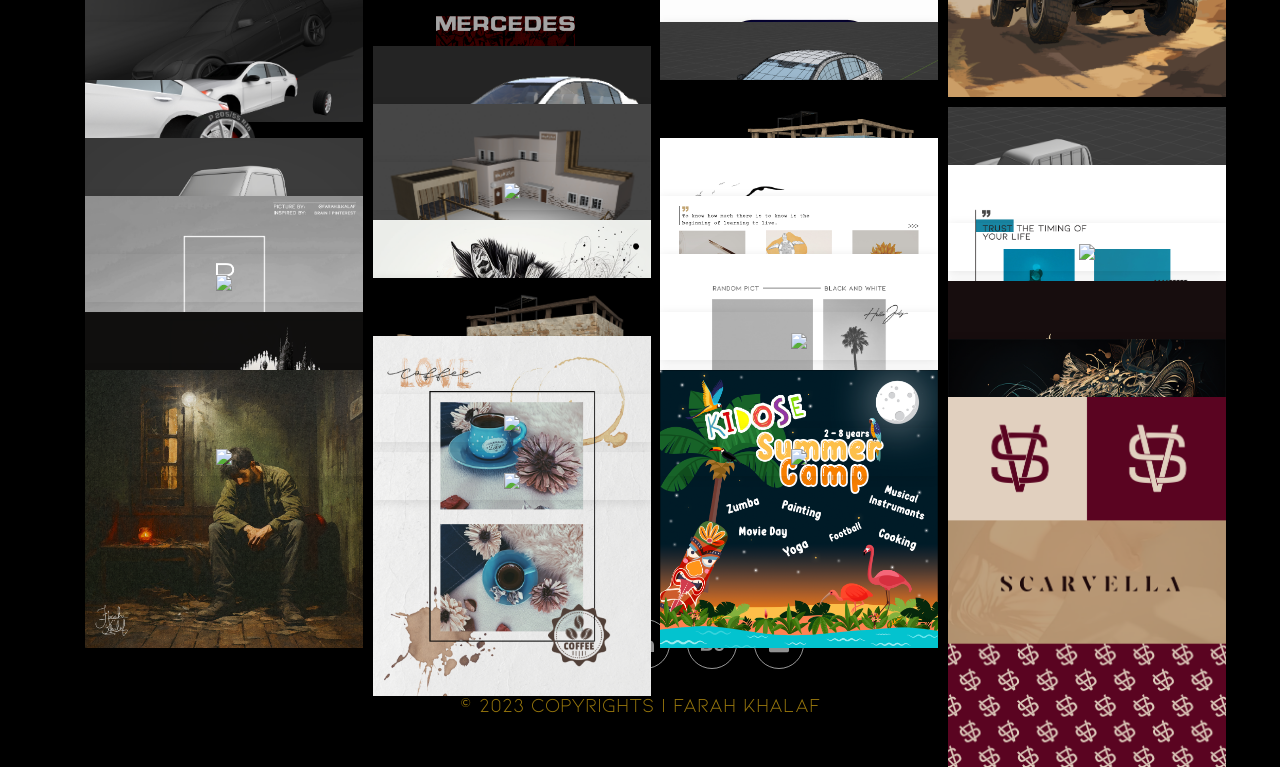
==== commit 5e2b6189: "New Games content" ====
--- a/index.html
+++ b/index.html
@@ -198,6 +198,150 @@
                 </div>
 
             </div>
+
+            <div class="gallery-item" data-type="Games">
+                <div class="gallery-item-hover">
+                    <a href="Images/gallery/Mood Board-1.png" data-lightbox="pictures" data-title="Stay Game">
+                        <img src="Images/gallery/Mood Board-1.png">
+                    </a>
+                </div>
+            </div>
+            <div class="gallery-item" data-type="Games">
+                <div class="gallery-item-hover">
+                    <a href="Images/gallery/Mood Board-2.png" data-lightbox="pictures" data-title="Car Game">
+                        <img src="Images/gallery/Mood Board-2.png">
+                    </a>
+                </div>
+            </div>
+            <div class="gallery-item" data-type="Games">
+                <div class="gallery-item-hover">
+                    <a href="Images/gallery/Crostic - 1.png" data-lightbox="pictures" data-title="Crostic Game">
+                        <img src="Images/gallery/Crostic - 1.png">
+                    </a>
+                </div>
+            </div>
+            <div class="gallery-item" data-type="Games">
+                <div class="gallery-item-hover">
+                    <a href="Images/gallery/Crostic - 2.png" data-lightbox="pictures" data-title="Crostic Game">
+                        <img src="Images/gallery/Crostic - 2.png">
+                    </a>
+                </div>
+            </div>
+            <div class="gallery-item" data-type="Games">
+                <div class="gallery-item-hover">
+                    <a href="Images/gallery/Crostic - 3.png" data-lightbox="pictures" data-title="Crostic Game">
+                        <img src="Images/gallery/Crostic - 3.png">
+                    </a>
+                </div>
+            </div>
+            <div class="gallery-item" data-type="Games">
+                <div class="gallery-item-hover">
+                    <a href="Images/gallery/Crostic - 4.png" data-lightbox="pictures" data-title="Crostic Game">
+                        <img src="Images/gallery/Crostic - 4.png">
+                    </a>
+                </div>
+            </div>
+            <div class="gallery-item" data-type="Games">
+                <div class="gallery-item-hover">
+                    <a href="Images/gallery/Hajwallah.png" data-lightbox="pictures" data-title="Hajwallah">
+                        <img src="Images/gallery/Hajwallah.png">
+                    </a>
+                </div>
+            </div>
+            <div class="gallery-item" data-type="Games">
+                <div class="gallery-item-hover">
+                    <a href="Images/gallery/subaru_impreza.png" data-lightbox="pictures" data-title="subaru impreza">
+                        <img src="Images/gallery/subaru_impreza.png">
+                    </a>
+                </div>
+            </div>
+            <div class="gallery-item" data-type="Games">
+                <div class="gallery-item-hover">
+                    <a href="Images/gallery/Honda_Accord_2013.png" data-lightbox="pictures" data-title="Honda Accord 2013">
+                        <img src="Images/gallery/Honda_Accord_2013.png">
+                    </a>
+                </div>
+            </div>
+
+
+
+            <div class="gallery-item" data-type="Games">
+                <div class="gallery-item-hover">
+                    <a href="Images/gallery/Benz.png" data-lightbox="pictures" data-title="Benz">
+                        <img src="Images/gallery/Benz.png">
+                    </a>
+                </div>
+            </div>
+            <div class="gallery-item" data-type="Games">
+                <div class="gallery-item-hover">
+                    <a href="Images/gallery/Baloon Beach.png" data-lightbox="pictures" data-title="Baloon Beach">
+                        <img src="Images/gallery/Baloon Beach.png">
+                    </a>
+                </div>
+            </div>
+            <div class="gallery-item" data-type="Games">
+                <div class="gallery-item-hover">
+                    <a href="Images/gallery/C63.png" data-lightbox="pictures" data-title="C63">
+                        <img src="Images/gallery/C63.png">
+                    </a>
+                </div>
+            </div>
+            <div class="gallery-item" data-type="Games">
+                <div class="gallery-item-hover">
+                    <a href="Images/gallery/Car_1_Model.png" data-lightbox="pictures" data-title="Car_1_Model">
+                        <img src="Images/gallery/Car_1_Model.png">
+                    </a>
+                </div>
+            </div>
+            <div class="gallery-item" data-type="Games">
+                <div class="gallery-item-hover">
+                    <a href="Images/gallery/Car_Outlines.png" data-lightbox="pictures" data-title="Car_Outlines">
+                        <img src="Images/gallery/Car_Outlines.png">
+                    </a>
+                </div>
+            </div>
+            <div class="gallery-item" data-type="Games">
+                <div class="gallery-item-hover">
+                    <a href="Images/gallery/Car_Rendered.png" data-lightbox="pictures" data-title="Car_Rendered">
+                        <img src="Images/gallery/Car_Rendered.png">
+                    </a>
+                </div>
+            </div>
+            <div class="gallery-item" data-type="Games">
+                <div class="gallery-item-hover">
+                    <a href="Images/gallery/Car_Tire.png" data-lightbox="pictures" data-title="Car_Tire">
+                        <img src="Images/gallery/Car_Tire.png">
+                    </a>
+                </div>
+            </div>
+            <div class="gallery-item" data-type="Games">
+                <div class="gallery-item-hover">
+                    <a href="Images/gallery/House_Substance.png" data-lightbox="pictures" data-title="House_Substance">
+                        <img src="Images/gallery/House_Substance.png">
+                    </a>
+                </div>
+            </div>
+            <div class="gallery-item" data-type="Games">
+                <div class="gallery-item-hover">
+                    <a href="Images/gallery/Police_Station.png" data-lightbox="pictures" data-title="Police_Station">
+                        <img src="Images/gallery/Police_Station.png">
+                    </a>
+                </div>
+            </div>
+            <div class="gallery-item" data-type="Games">
+                <div class="gallery-item-hover">
+                    <a href="Images/gallery/Shas_Back.png" data-lightbox="pictures" data-title="Shas_Back">
+                        <img src="Images/gallery/Shas_Back.png">
+                    </a>
+                </div>
+            </div>
+            <div class="gallery-item" data-type="Games">
+                <div class="gallery-item-hover">
+                    <a href="Images/gallery/Shas.png" data-lightbox="pictures" data-title="Shas">
+                        <img src="Images/gallery/Shas.png">
+                    </a>
+                </div>
+            </div>
             <div class="gallery-item" data-type="graphic">
                 <div class="gallery-item-hover">
                     <a href="Images/gallery/Amman.png" data-lightbox="pictures" data-title="Amman">
@@ -269,7 +413,13 @@
                     </a>
                 </div>
             </div>
-
+            <div class="gallery-item" data-type="Games">
+                <div class="gallery-item-hover">
+                    <a href="Images/gallery/House_2.png" data-lightbox="pictures" data-title="House_2">
+                        <img src="Images/gallery/House_2.png">
+                    </a>
+                </div>
+            </div>
             <div class="gallery-item" data-type="art">
                 <div class="gallery-item-hover">
                     <a href="Images/gallery/Artboard 1.png" data-lightbox="pictures" data-title="Elephant">
@@ -359,48 +509,8 @@
                     </a>
                 </div>
             </div>
-            <div class="gallery-item" data-type="Games">
-                <div class="gallery-item-hover">
-                    <a href="Images/gallery/Mood Board-1.png" data-lightbox="pictures" data-title="Stay Game">
-                        <img src="Images/gallery/Mood Board-1.png">
-                    </a>
-                </div>
-            </div>
-            <div class="gallery-item" data-type="Games">
-                <div class="gallery-item-hover">
-                    <a href="Images/gallery/Mood Board-2.png" data-lightbox="pictures" data-title="Car Game">
-                        <img src="Images/gallery/Mood Board-2.png">
-                    </a>
-                </div>
-            </div>
-            <div class="gallery-item" data-type="Games">
-                <div class="gallery-item-hover">
-                    <a href="Images/gallery/Crostic - 1.png" data-lightbox="pictures" data-title="Crostic Game">
-                        <img src="Images/gallery/Crostic - 1.png">
-                    </a>
-                </div>
-            </div>
-            <div class="gallery-item" data-type="Games">
-                <div class="gallery-item-hover">
-                    <a href="Images/gallery/Crostic - 2.png" data-lightbox="pictures" data-title="Crostic Game">
-                        <img src="Images/gallery/Crostic - 2.png">
-                    </a>
-                </div>
-            </div>
-            <div class="gallery-item" data-type="Games">
-                <div class="gallery-item-hover">
-                    <a href="Images/gallery/Crostic - 3.png" data-lightbox="pictures" data-title="Crostic Game">
-                        <img src="Images/gallery/Crostic - 3.png">
-                    </a>
-                </div>
-            </div>
-            <div class="gallery-item" data-type="Games">
-                <div class="gallery-item-hover">
-                    <a href="Images/gallery/Crostic - 4.png" data-lightbox="pictures" data-title="Crostic Game">
-                        <img src="Images/gallery/Crostic - 4.png">
-                    </a>
-                </div>
-            </div>
+
+
 
         </div>
     </section>
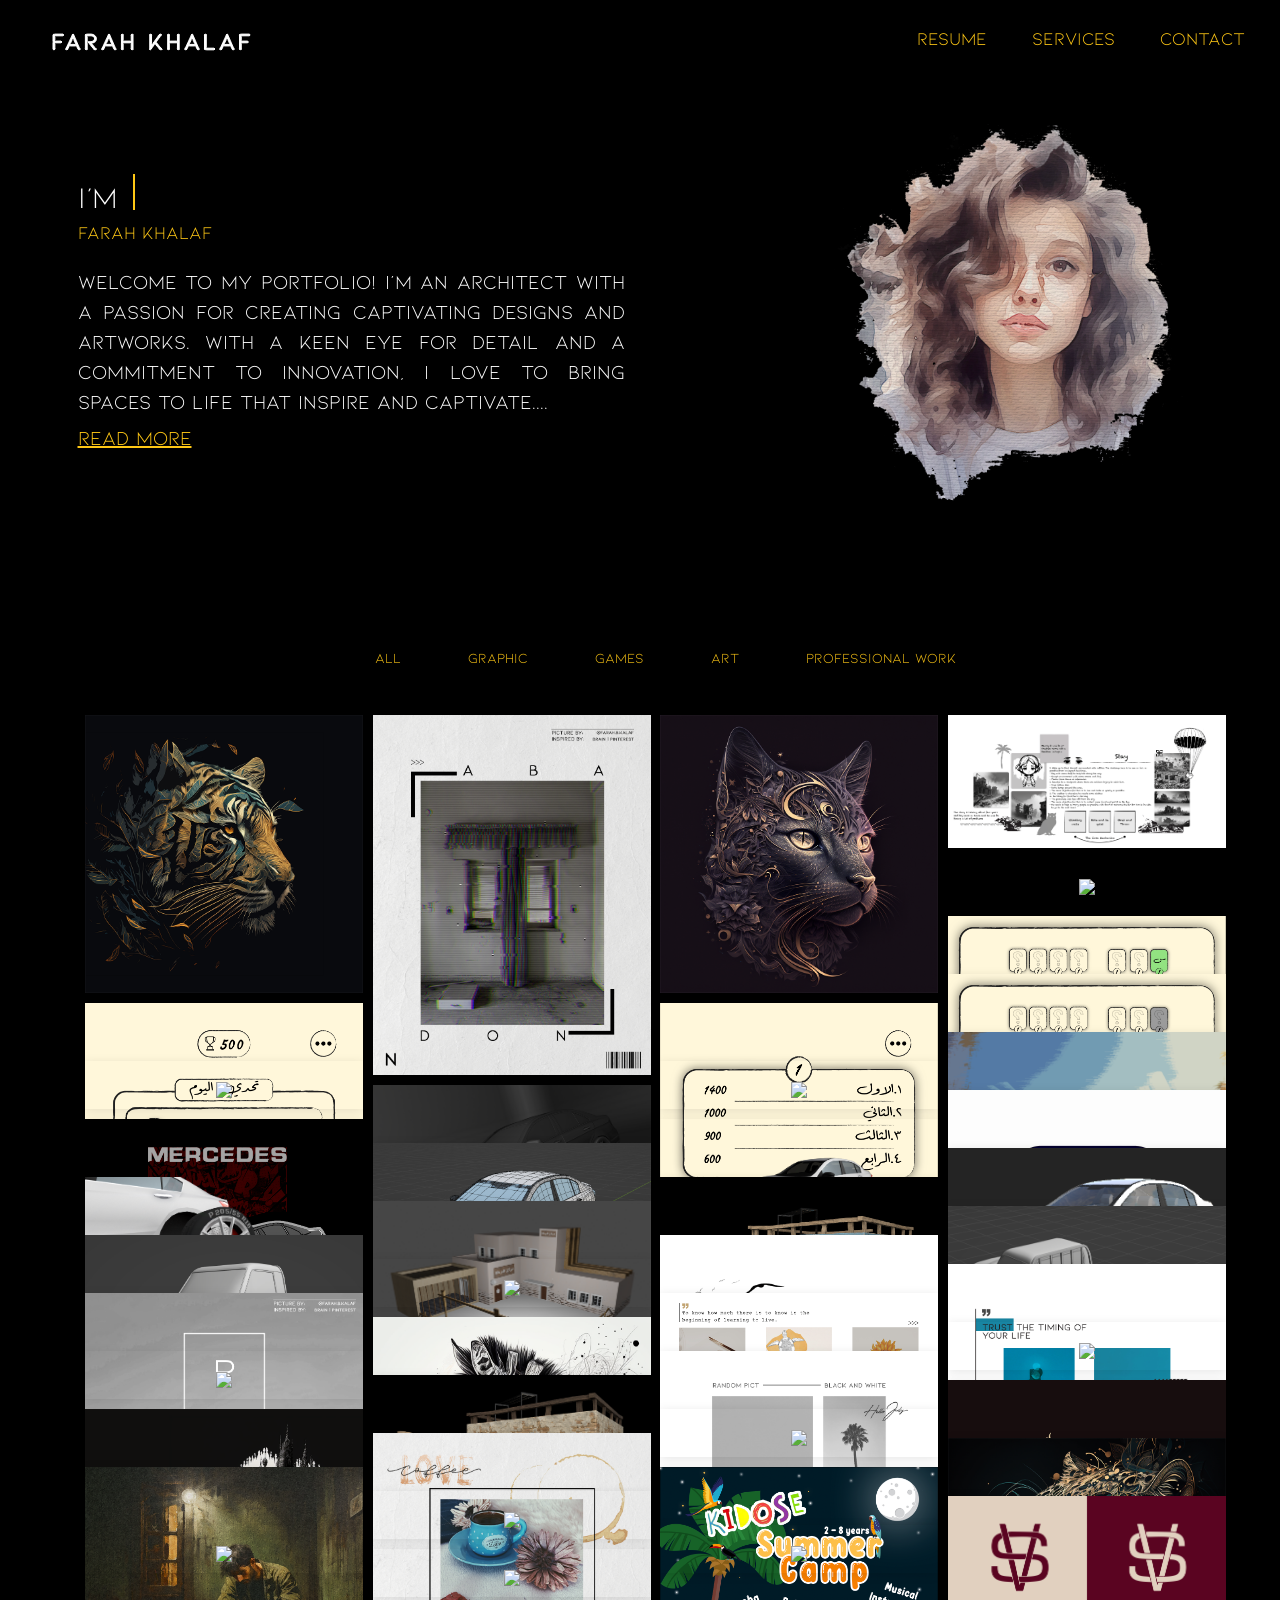
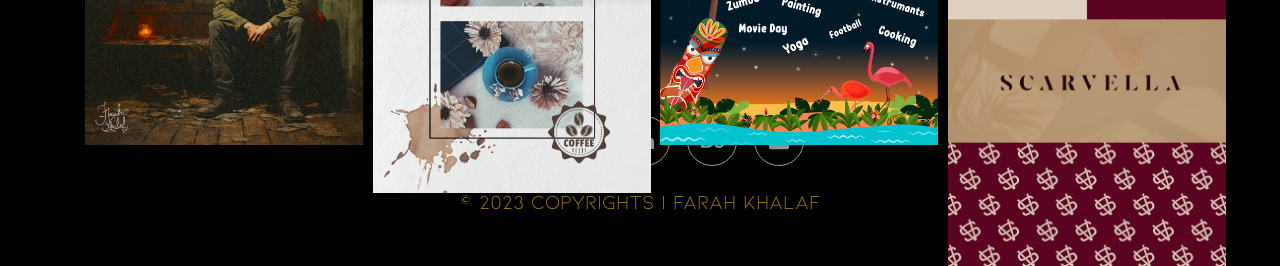
==== commit 57629cf4: "mobile update" ====
--- a/index.html
+++ b/index.html
@@ -121,20 +121,23 @@
                     <li class="category-item">
                         <button class="category-link" onclick="ChangeCategory('All')">All</button>
                     </li>
-                    <li class="category-item">
-                        <button class="category-link" onclick="ChangeCategory('Architecture')">Architecture</button>
-                    </li>
+                    <!-- <li class="category-item">
+        <button class="category-link" onclick="ChangeCategory('Architecture')">Architecture</button>
+    </li> -->
                     <li class="category-item">
                         <button class="category-link" onclick="ChangeCategory('Graphic')">Graphic</button>
                     </li>
                     <li class="category-item">
+                        <button class="category-link" onclick="ChangeCategory('Games')">Games</button>
+                    </li>
+                    <li class="category-item">
                         <button class="category-link" onclick="ChangeCategory('Art')">Art</button>
                     </li>
-                    <li class="category-item">
-                        <button class="category-link" onclick="ChangeCategory('Photography')">Photography</button>
-                    </li>
-                    <li class="category-item">
-                    <button class="category-link" onclick="ChangeCategory('Professional')">Professional Work</button>
+                    <!-- <li class="category-item">
+        <button class="category-link" onclick="ChangeCategory('Photography')">Photography</button>
+    </li> -->
+                    <li class="category-item">
+                        <button class="category-link" onclick="ChangeCategory('Professional')">Professional Work</button>
                     </li>
                 </ul>
             </div>
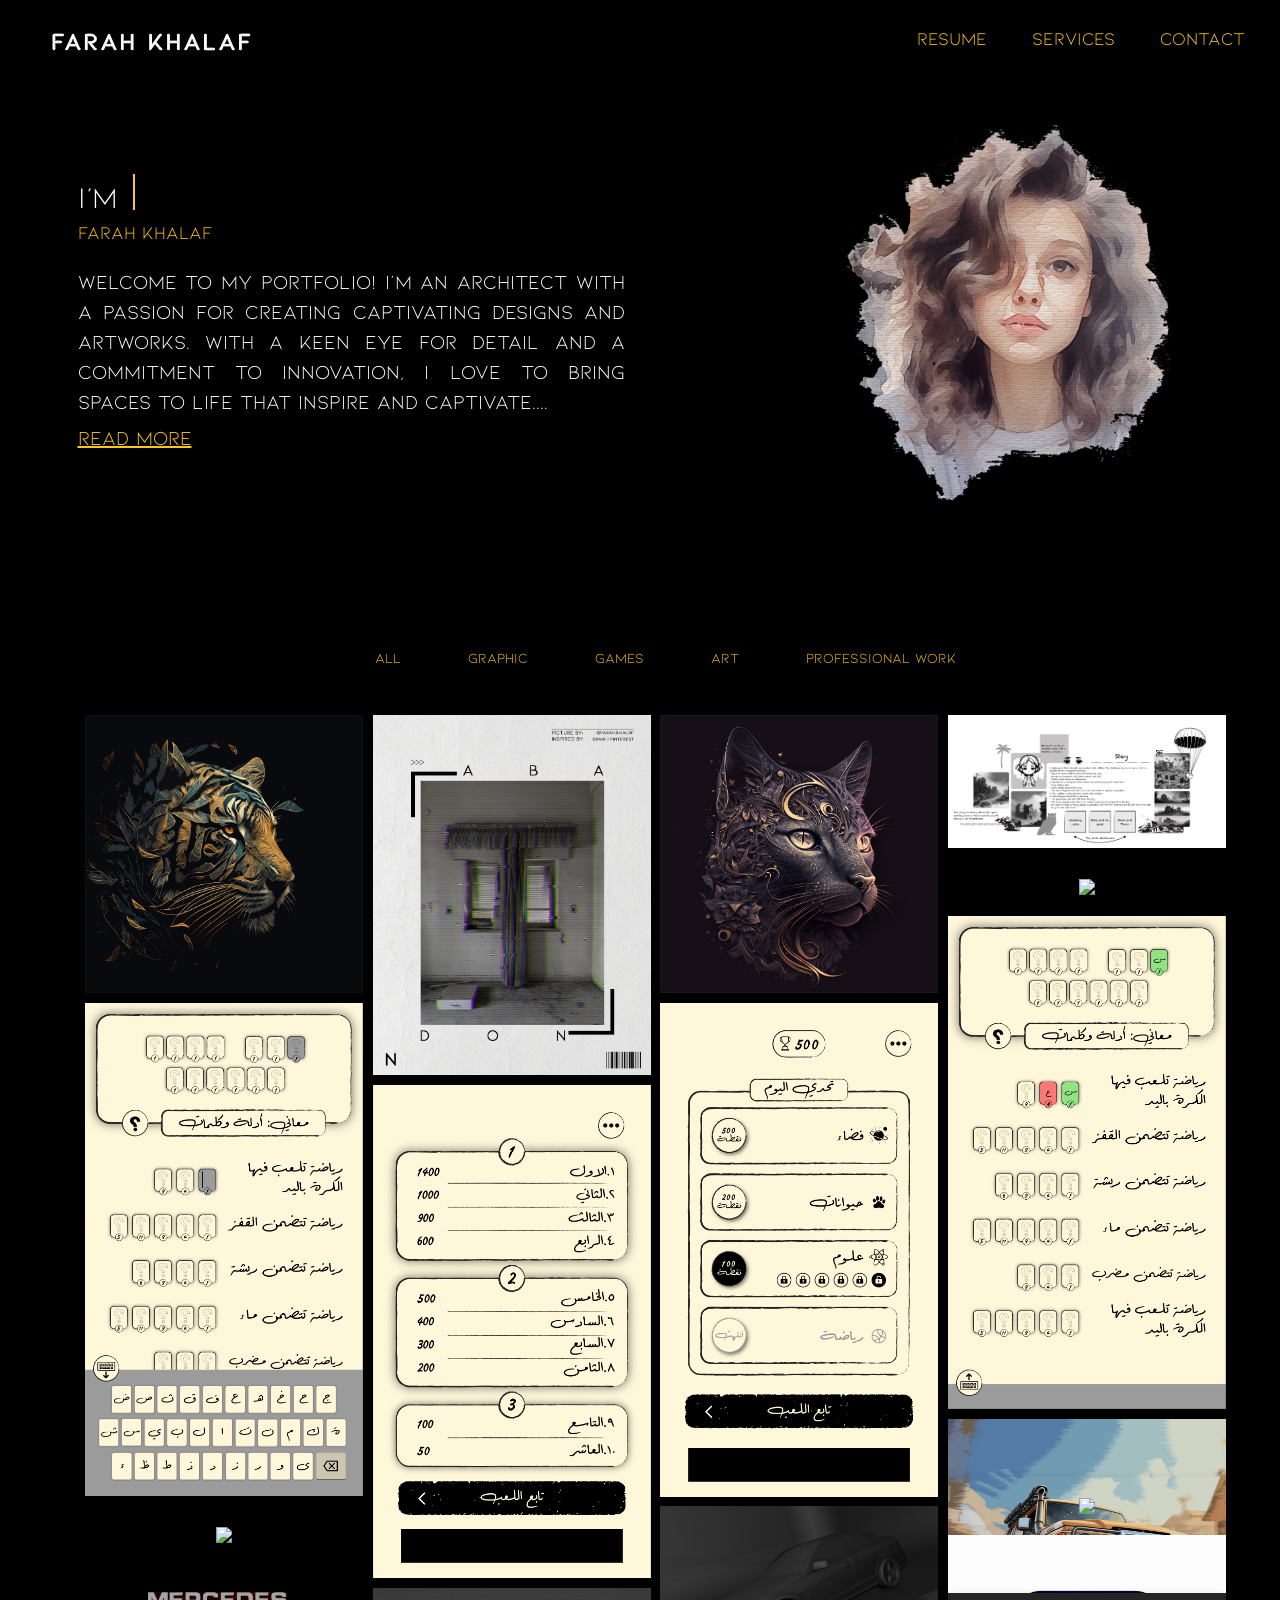
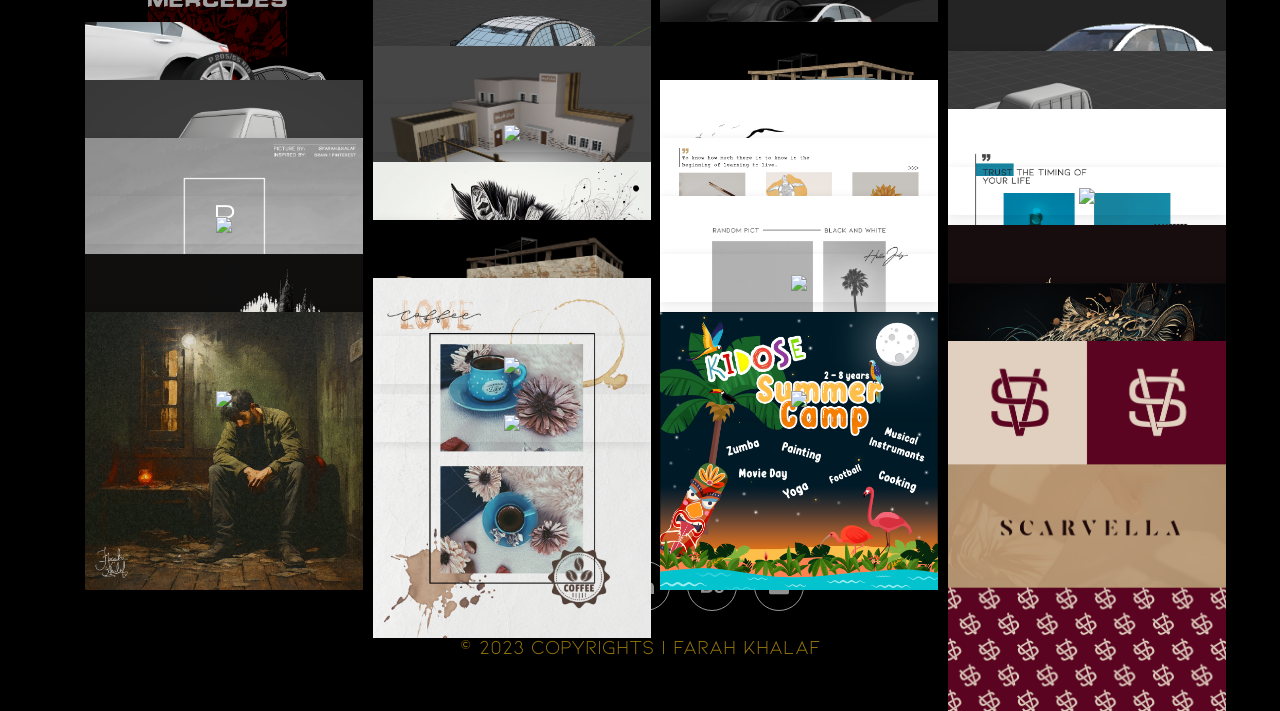
==== commit ec032681: "Mobile Version Updated" ====
--- a/index.html
+++ b/index.html
@@ -118,12 +118,12 @@
         <div id="horizontal-scroller">
             <div class="row justify-content-center align-center">
                 <ul>
-                    <li class="category-item">
+                   <li class="category-item">
                         <button class="category-link" onclick="ChangeCategory('All')">All</button>
                     </li>
                     <!-- <li class="category-item">
-        <button class="category-link" onclick="ChangeCategory('Architecture')">Architecture</button>
-    </li> -->
+                        <button class="category-link" onclick="ChangeCategory('Architecture')">Architecture</button>
+                    </li> -->
                     <li class="category-item">
                         <button class="category-link" onclick="ChangeCategory('Graphic')">Graphic</button>
                     </li>
@@ -134,8 +134,8 @@
                         <button class="category-link" onclick="ChangeCategory('Art')">Art</button>
                     </li>
                     <!-- <li class="category-item">
-        <button class="category-link" onclick="ChangeCategory('Photography')">Photography</button>
-    </li> -->
+                        <button class="category-link" onclick="ChangeCategory('Photography')">Photography</button>
+                    </li> -->
                     <li class="category-item">
                         <button class="category-link" onclick="ChangeCategory('Professional')">Professional Work</button>
                     </li>
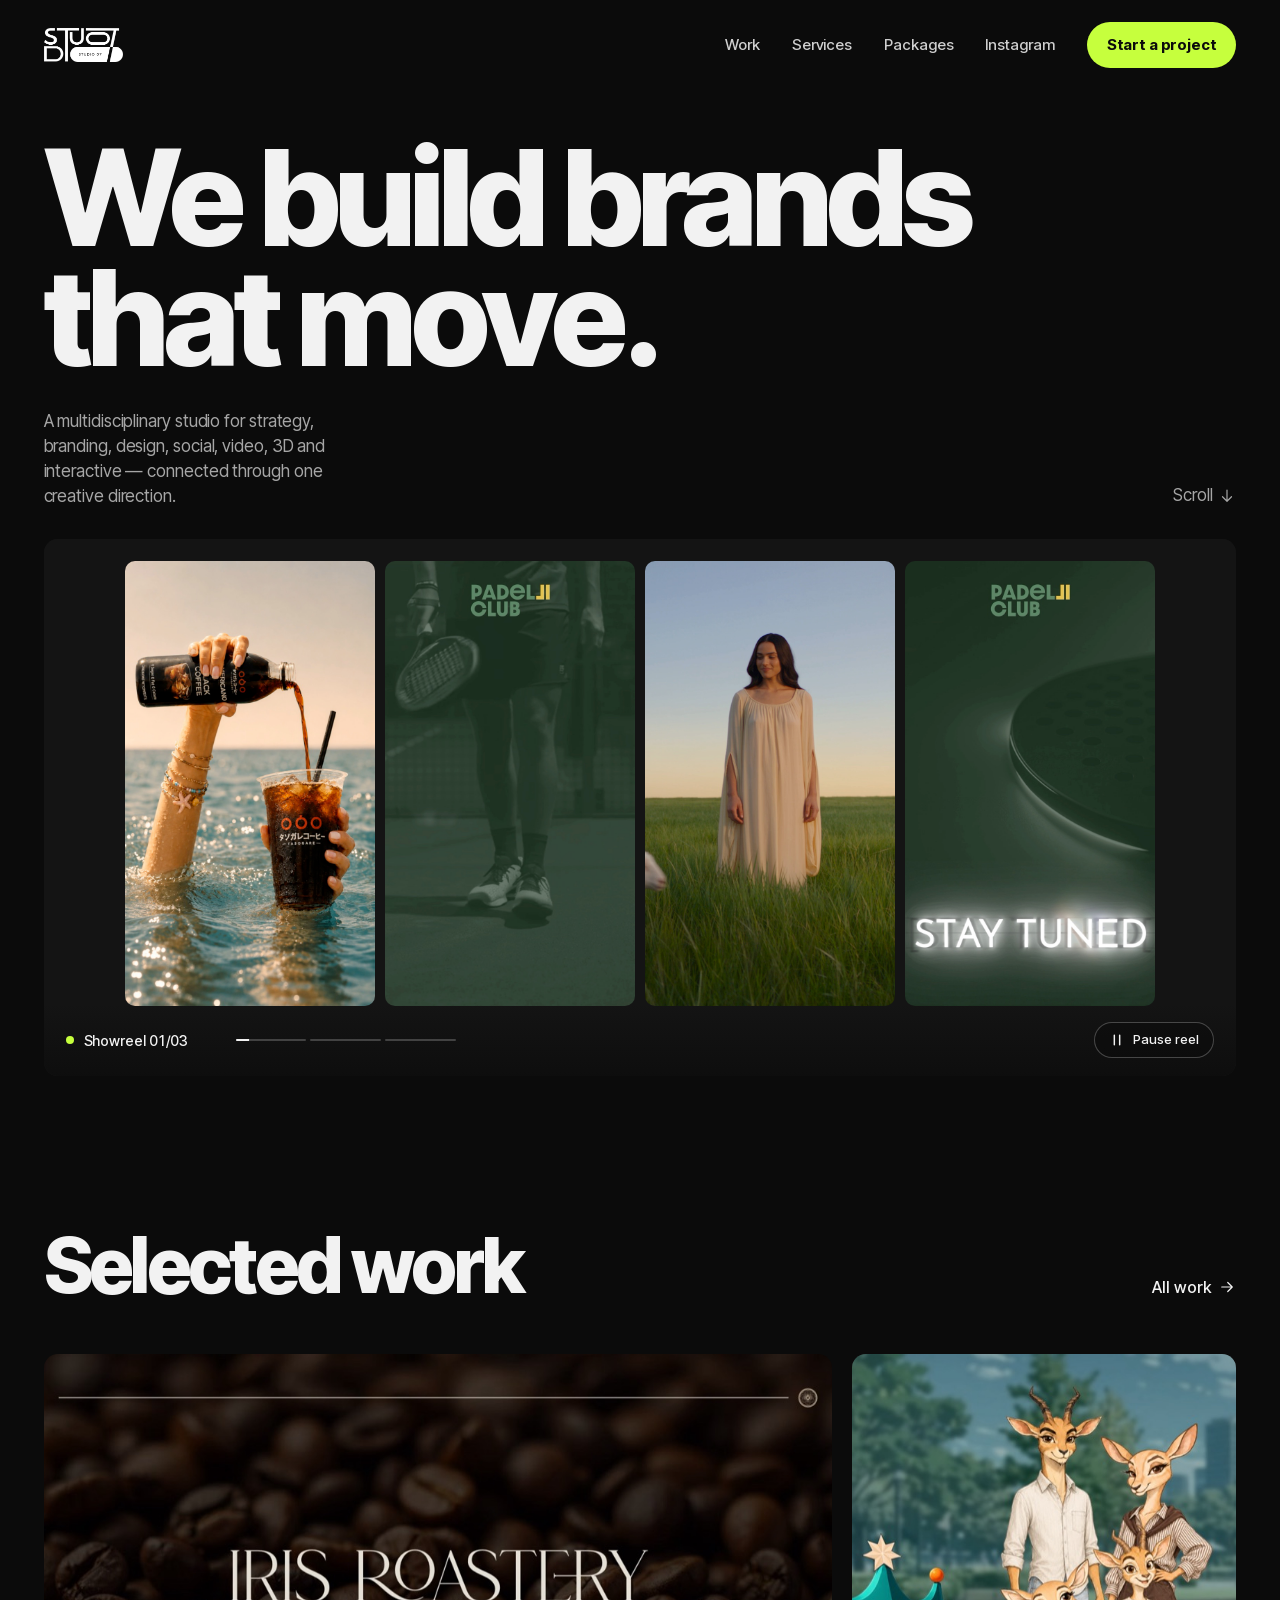
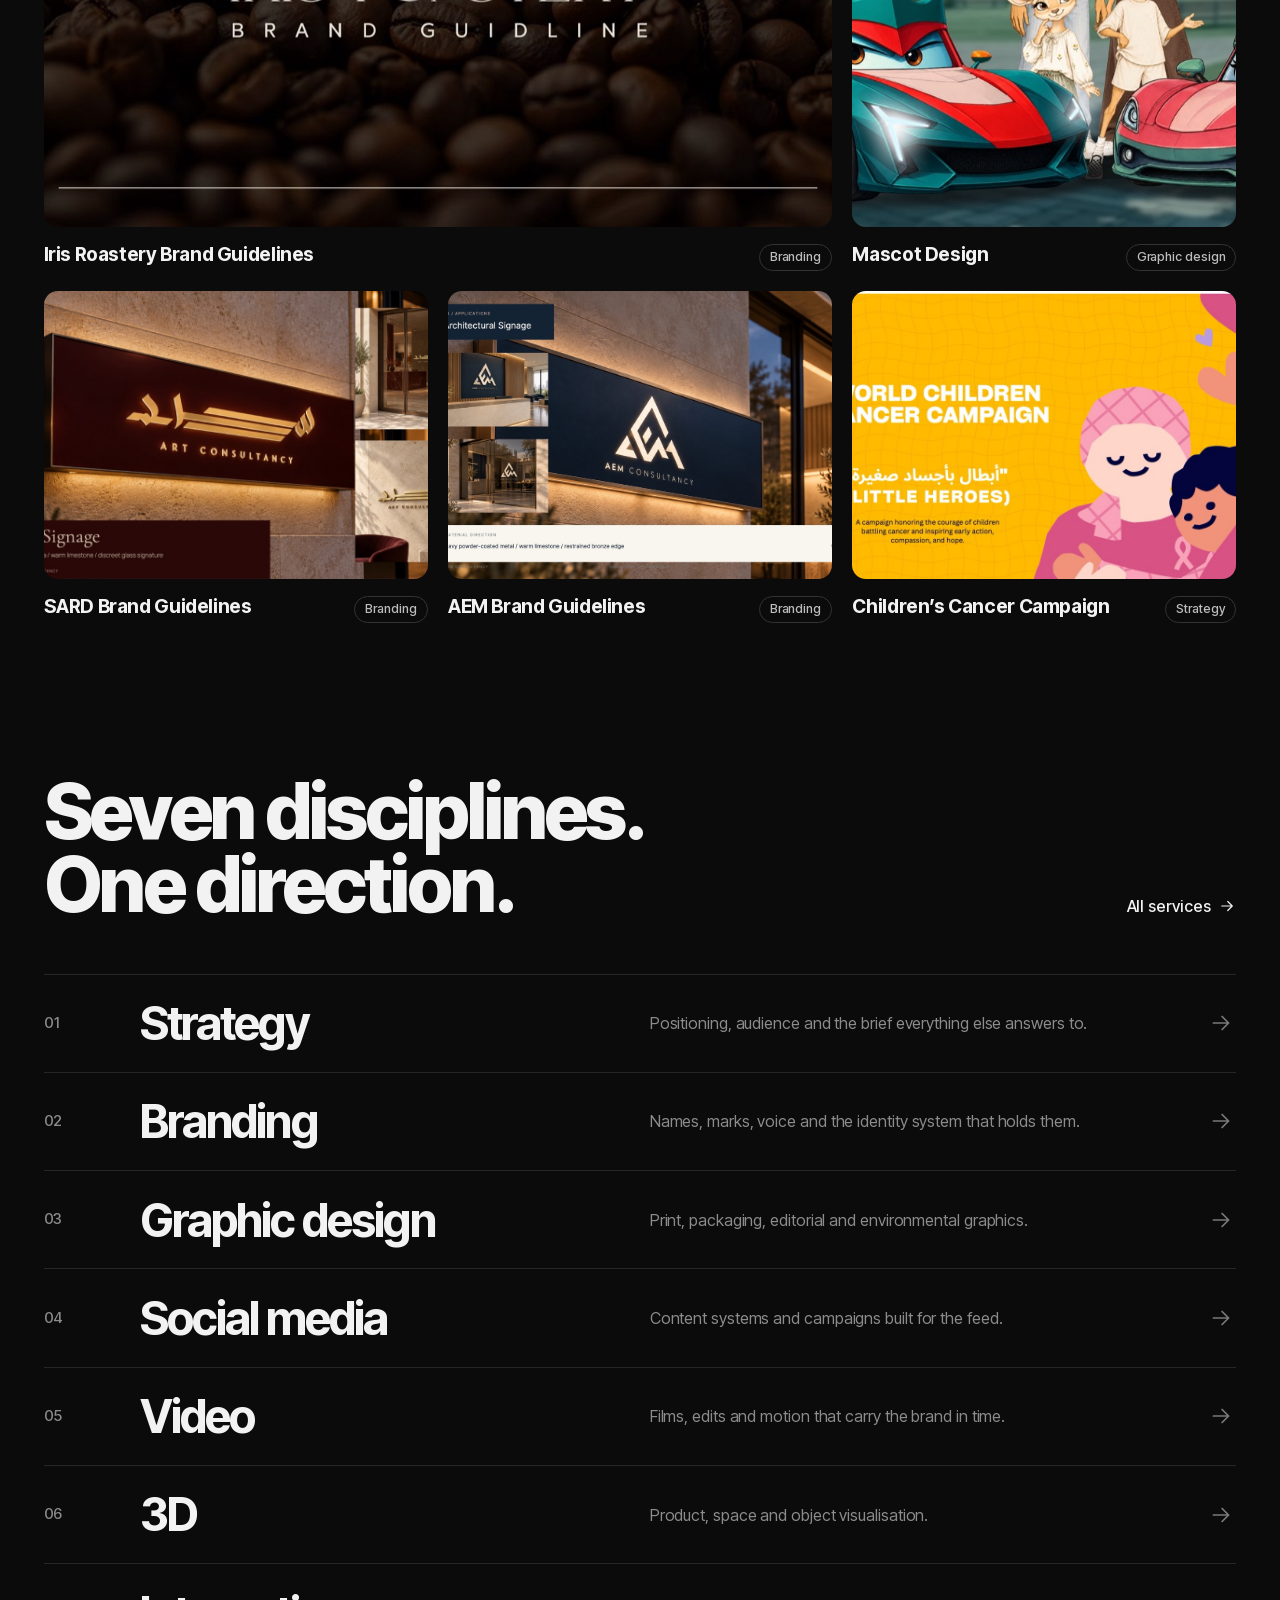
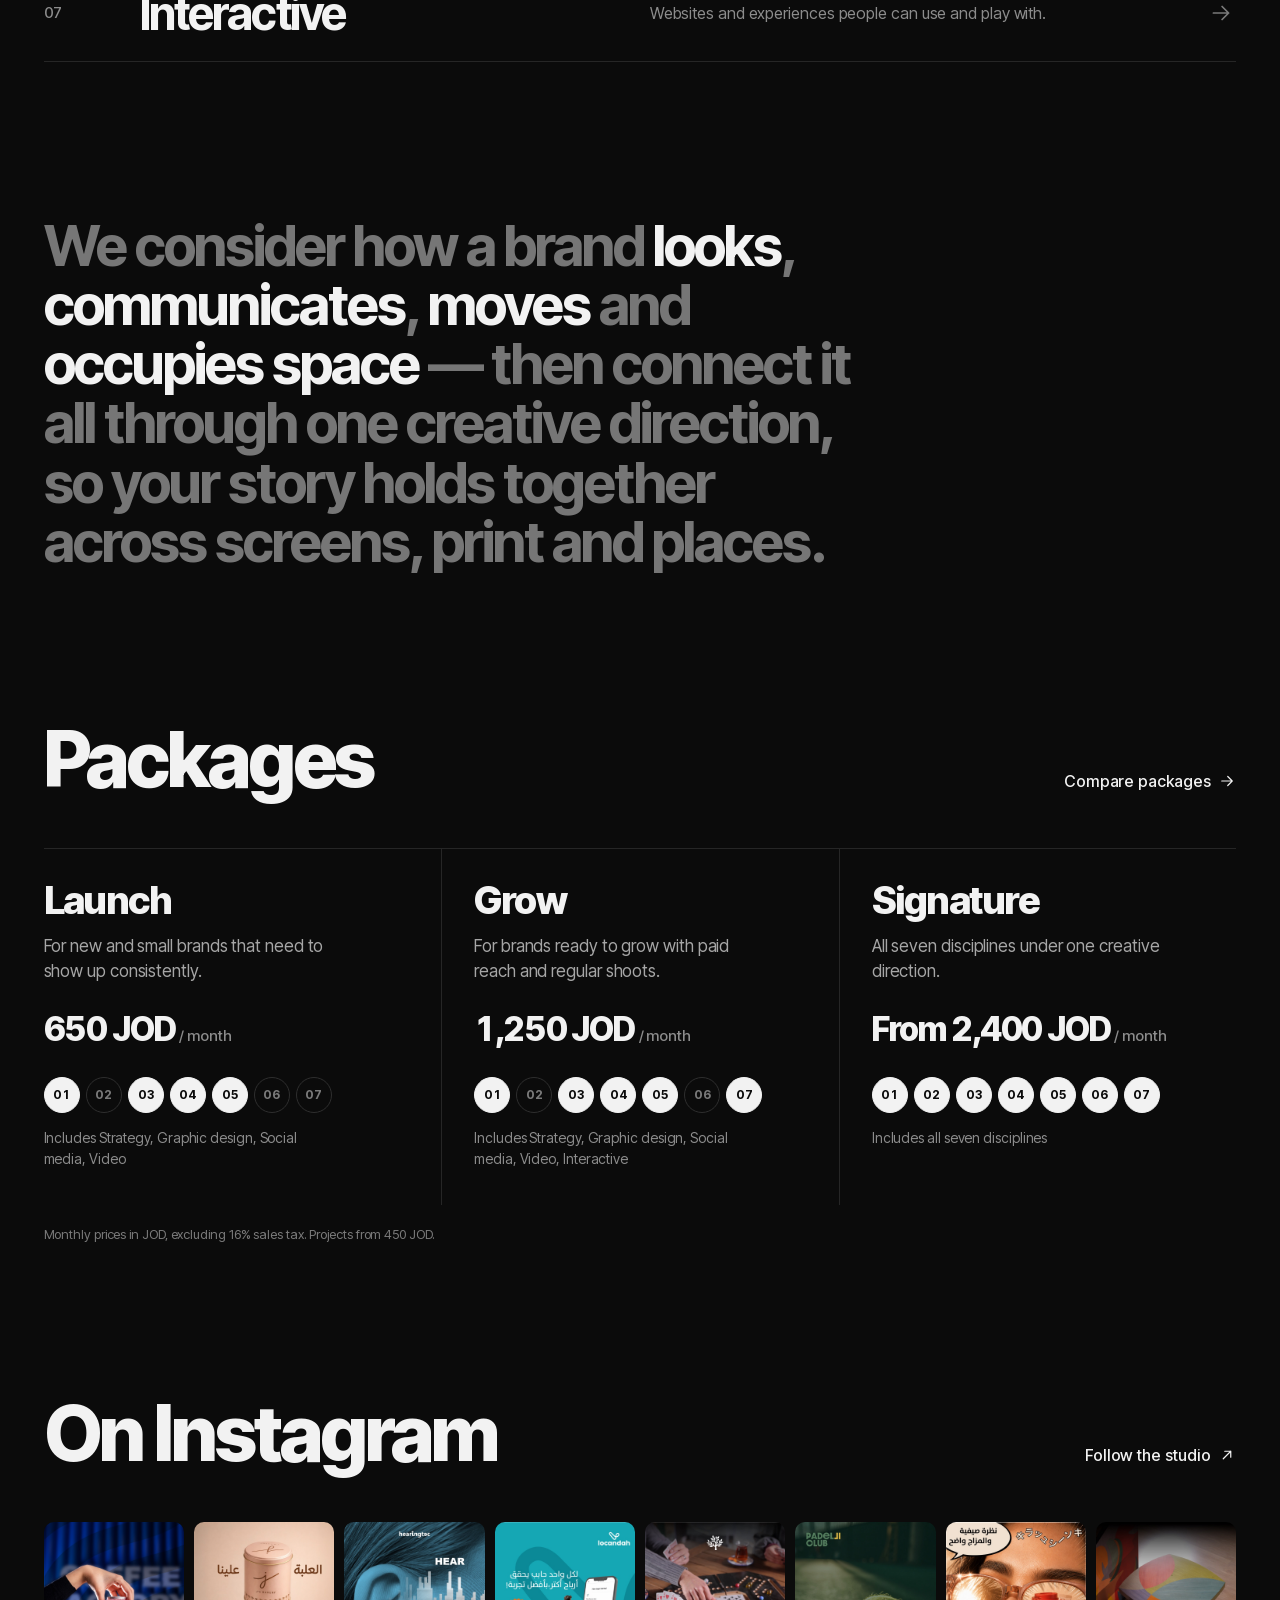
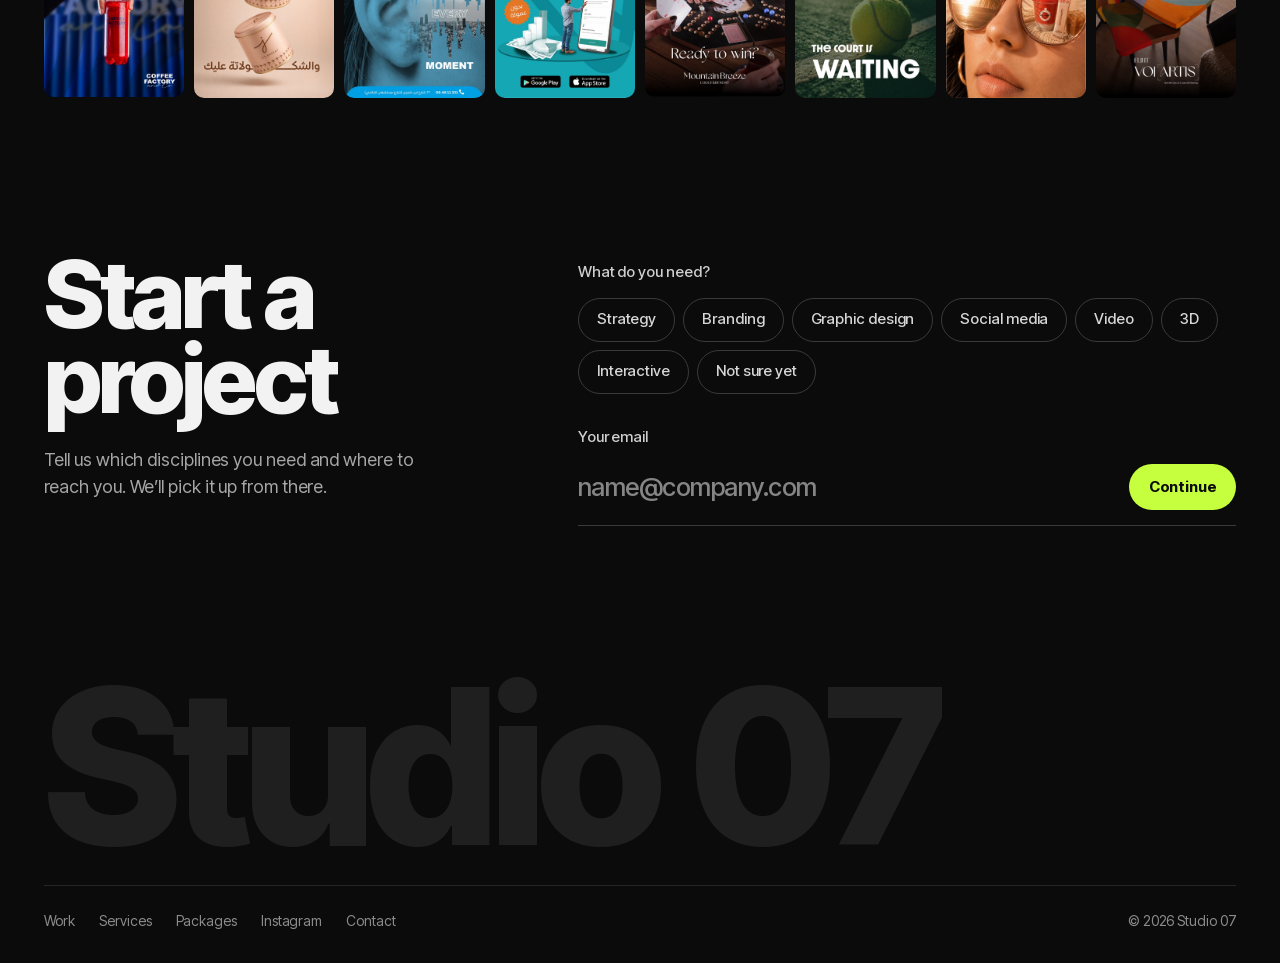
==== commit 440e10b4: "Replace portfolio with the Studio 07 website New multi-page site: homepage with showreel, Work index" ====
--- a/index.html
+++ b/index.html
@@ -1,558 +1,267 @@
-<!DOCTYPE html>
+<!doctype html>
 <html lang="en">
-
 <head>
-    <meta charset="UTF-8">
-    <meta http-equiv="X-UA-Campatible" content="IE=edge">
-    <meta name="viewport" content="width=device-width, initial-scale=1.0">
-    <title>Farah Khalaf | Portfolio</title>
-    <link rel="stylesheet" href="https://cdn.jsdelivr.net/npm/bootstrap@4.6.2/dist/css/bootstrap.min.css"
-        integrity="sha384-xOolHFLEh07PJGoPkLv1IbcEPTNtaed2xpHsD9ESMhqIYd0nLMwNLD69Npy4HI+N" crossorigin="anonymous">
-
-
-    <link rel="stylesheet" href="style.css">
-    <link rel="stylesheet" href="responsive.css">
-    <link rel="stylesheet" href="lightbox.css">
-
-    <script src="libs/MiniMasonry.js"></script>
-    <script src="https://cdnjs.cloudflare.com/ajax/libs/jquery/3.7.0/jquery.min.js" integrity="sha512-3gJwYpMe3QewGELv8k/BX9vcqhryRdzRMxVfq6ngyWXwo03GFEzjsUm8Q7RZcHPHksttq7/GFoxjCVUjkjvPdw==" crossorigin="anonymous" referrerpolicy="no-referrer"></script>
-    <script src="https://code.iconify.design/iconify-icon/1.0.7/iconify-icon.min.js"></script>
+  <meta charset="utf-8">
+  <meta name="viewport" content="width=device-width, initial-scale=1">
+  <title>Studio 07 — Strategy, branding, design, social, video, 3D and interactive</title>
+  <meta name="description" content="Studio 07 is a multidisciplinary creative studio. Seven disciplines, one creative direction, for brands across screens, print and places.">
+  <meta name="theme-color" content="#0B0B0B">
+  <link rel="preload" href="assets/fonts/inter-tight-latin.woff2" as="font" type="font/woff2" crossorigin>
+  <link rel="stylesheet" href="assets/css/styles.css">
 </head>
-
 <body>
-
-
-    <!--Navbar-->
-    <nav>
-        <div class="container-fluid">
-            <img id="logo" src="Images/LOGO.png" alt="Logo">
-
-            <!--Burger Button-->
-            <div id="burger-button">
-                <svg xmlns="http://www.w3.org/2000/svg" width="32" height="32" fill="#fff" class="bi bi-list"
-                    viewBox="0 0 16 16">
-                    <path fill-rule="evenodd"
-                        d="M2.5 12a.5.5 0 0 1 .5-.5h10a.5.5 0 0 1 0 1H3a.5.5 0 0 1-.5-.5zm0-4a.5.5 0 0 1 .5-.5h10a.5.5 0 0 1 0 1H3a.5.5 0 0 1-.5-.5zm0-4a.5.5 0 0 1 .5-.5h10a.5.5 0 0 1 0 1H3a.5.5 0 0 1-.5-.5z" />
-                </svg>
-            </div>
-            <!--Burger Button End-->
-
-            <!--Navbar Links-->
-            <ul class="nav-list-container" id="desktop-menu">
-                <li class="nav-item">
-                    <a href="/Images/CV.pdf">Resume</a>
-                </li>
-                <li class="nav-item">
-                    <a href="/Images/Price List | website.pdf">Services</a>
-                </li>
-                <li class="nav-item">
-                    <a href="#contact me">Contact</a>
-                </li>
-            </ul>
-        </div>
-
-        <div id="mobile-menu-container">
-
-            <div id="mobile-menu-close-button">
-                <svg xmlns="http://www.w3.org/2000/svg" width="32" height="32" fill="#fff" class="bi bi-x-lg"
-                    viewBox="0 0 16 16">
-                    <path
-                        d="M2.146 2.854a.5.5 0 1 1 .708-.708L8 7.293l5.146-5.147a.5.5 0 0 1 .708.708L8.707 8l5.147 5.146a.5.5 0 0 1-.708.708L8 8.707l-5.146 5.147a.5.5 0 0 1-.708-.708L7.293 8 2.146 2.854Z" />
-                </svg>
-            </div>
-
-            <ul>
-                <li><a href="/Images/ Resume.pdf">Resume</a></li>
-                <li><a href="/Images/Price List | website.pdf">Services</a></li>
-                <li><a href="#">Contact</a></li>
-            </ul>
-        </div>
-    </nav>
-
-
-
-    <!--Main image & intro text-->
-    <section id="hero">
-        <div class="container-fluid">
-            <div class="container-sub-fluid">
-                <div class="row justify-content-center align-items-center ">
-                    <div class="col-md-6 order-md-1 order-2  ">
-                             <div class="wrapper-titles">
-                                <div class="static-txt">I'm</div>
-                                     <ul class="dynamic-txts">
-                                         <li><span>An Architect</span></li>
-                                         <li><span>A  Developer</span></li>
-                                         <li><span>An Artist</span></li>
-                                         <li><span>A Designer</span></li>
-                                         <li><span>An Architect</span></li>
-                                         <li><span>A Developer</span></li>
-                                         <li><span>An Artist</span></li>
-                                         <li><span>A Designer</span></li>
-                                    </ul>
-                                </div>
-                            
-                            
-                            <div class="h2Title">Farah Khalaf</div>
-
-
-                        <p class="pCustume">Welcome to my portfolio! I’m an architect with a passion for creating captivating designs and artworks. With a keen eye for detail and a commitment to innovation, I love to bring spaces to life that inspire and captivate.<span id="dots">...</span><span id="more">Over the years, I honed my skills and developed a unique approach to my talents. My portfolio showcases a diverse range of projects, each reflecting my distinct style and thoughtful design choices.
-                            Driven by a desire to create meaningful experiences, I tried to blend aesthetics and functionality seamlessly, crafting spaces and artworks that leave a lasting impression. My work demonstrates a deep understanding of the power of design to transform environments and evoke emotions.
-                            With a commitment to pushing boundaries and exploring new possibilities, I stay at the forefront of industry trends, continuously evolving my creative practice. </span></p>
-
-                        <button onclick="myFunction()" id="myBtn">Read more</button>
-
-                       
-                    </div>
-                    <div class="col-md-6 d-sm d-md-block order-md-2 order-1 ">
-                        <a href="" data-lightbox="models" data-title="caption1">
-                            <img class="profile-picture" src="Images/PlaceHolder.png" alt="">
-                        </a>
-                    </div>
-                </div>
-            </div>
-        </div>
-    </section>
-
-    <!-- Horizontal tabs Scroller-->
-    <section id="horizontal-scroll-container" class="list">
-        <div id="horizontal-scroller">
-            <div class="row justify-content-center align-center">
-                <ul>
-                   <li class="category-item">
-                        <button class="category-link" onclick="ChangeCategory('All')">All</button>
-                    </li>
-                    <!-- <li class="category-item">
-                        <button class="category-link" onclick="ChangeCategory('Architecture')">Architecture</button>
-                    </li> -->
-                    <li class="category-item">
-                        <button class="category-link" onclick="ChangeCategory('Graphic')">Graphic</button>
-                    </li>
-                    <li class="category-item">
-                        <button class="category-link" onclick="ChangeCategory('Games')">Games</button>
-                    </li>
-                    <li class="category-item">
-                        <button class="category-link" onclick="ChangeCategory('Art')">Art</button>
-                    </li>
-                    <!-- <li class="category-item">
-                        <button class="category-link" onclick="ChangeCategory('Photography')">Photography</button>
-                    </li> -->
-                    <li class="category-item">
-                        <button class="category-link" onclick="ChangeCategory('Professional')">Professional Work</button>
-                    </li>
-                </ul>
-            </div>
-        </div>
-    </section>
-    <section id="horizontal-container" class="list">
-            <div class="row justify-content-center align-center">
-                <ul>
-                    <li class="category-item">
-                        <button class="category-link" onclick="ChangeCategory('All')">All</button>
-                    </li>
-                    <!-- <li class="category-item">
-                        <button class="category-link" onclick="ChangeCategory('Architecture')">Architecture</button>
-                    </li> -->
-                    <li class="category-item">
-                        <button class="category-link" onclick="ChangeCategory('Graphic')">Graphic</button>
-                    </li>
-                    <li class="category-item">
-                        <button class="category-link" onclick="ChangeCategory('Games')">Games</button>
-                    </li>
-                    <li class="category-item">
-                        <button class="category-link" onclick="ChangeCategory('Art')">Art</button>
-                    </li>
-                    <!-- <li class="category-item">
-                        <button class="category-link" onclick="ChangeCategory('Photography')">Photography</button>
-                    </li> -->
-                    <li class="category-item">
-                        <button class="category-link" onclick="ChangeCategory('Professional')">Professional Work</button>
-                    </li>
-                    
-                </ul>
-            </div>
-    </section>
-
-
-    
-    <section id="gallery">
-        <div class="gallery-container container">
-
-            <div class="gallery-item" data-type="art">
-                <div class="gallery-item-hover">
-                    <a href="Images/gallery/Tiger.png" data-lightbox="pictures" data-title="Tiger in the Wild">
-                        <img src="Images/gallery/Tiger.png">
-                    </a>
-                </div>
-            </div>
-
-            <div class="gallery-item" data-type="graphic">
-                <div class="gallery-item-hover">
-                    <a href="Images/gallery/Abandon.png" data-lightbox="pictures" data-title="Abandon">
-                        <img src="Images/gallery/Abandon.png">
-                    </a>
-                </div>
-
-            </div>
-            <div class="gallery-item" data-type="art">
-                <div class="gallery-item-hover">
-                    <a href="Images/gallery/Cat.png" data-lightbox="pictures" data-title="Cat">
-                        <img src="Images/gallery/Cat.png">
-                    </a>
-                </div>
-
-            </div>
-
-            <div class="gallery-item" data-type="Games">
-                <div class="gallery-item-hover">
-                    <a href="Images/gallery/Mood Board-1.png" data-lightbox="pictures" data-title="Stay Game">
-                        <img src="Images/gallery/Mood Board-1.png">
-                    </a>
-                </div>
-            </div>
-            <div class="gallery-item" data-type="Games">
-                <div class="gallery-item-hover">
-                    <a href="Images/gallery/Mood Board-2.png" data-lightbox="pictures" data-title="Car Game">
-                        <img src="Images/gallery/Mood Board-2.png">
-                    </a>
-                </div>
-            </div>
-            <div class="gallery-item" data-type="Games">
-                <div class="gallery-item-hover">
-                    <a href="Images/gallery/Crostic - 1.png" data-lightbox="pictures" data-title="Crostic Game">
-                        <img src="Images/gallery/Crostic - 1.png">
-                    </a>
-                </div>
-            </div>
-            <div class="gallery-item" data-type="Games">
-                <div class="gallery-item-hover">
-                    <a href="Images/gallery/Crostic - 2.png" data-lightbox="pictures" data-title="Crostic Game">
-                        <img src="Images/gallery/Crostic - 2.png">
-                    </a>
-                </div>
-            </div>
-            <div class="gallery-item" data-type="Games">
-                <div class="gallery-item-hover">
-                    <a href="Images/gallery/Crostic - 3.png" data-lightbox="pictures" data-title="Crostic Game">
-                        <img src="Images/gallery/Crostic - 3.png">
-                    </a>
-                </div>
-            </div>
-            <div class="gallery-item" data-type="Games">
-                <div class="gallery-item-hover">
-                    <a href="Images/gallery/Crostic - 4.png" data-lightbox="pictures" data-title="Crostic Game">
-                        <img src="Images/gallery/Crostic - 4.png">
-                    </a>
-                </div>
-            </div>
-            <div class="gallery-item" data-type="Games">
-                <div class="gallery-item-hover">
-                    <a href="Images/gallery/Hajwallah.png" data-lightbox="pictures" data-title="Hajwallah">
-                        <img src="Images/gallery/Hajwallah.png">
-                    </a>
-                </div>
-            </div>
-            <div class="gallery-item" data-type="Games">
-                <div class="gallery-item-hover">
-                    <a href="Images/gallery/subaru_impreza.png" data-lightbox="pictures" data-title="subaru impreza">
-                        <img src="Images/gallery/subaru_impreza.png">
-                    </a>
-                </div>
-            </div>
-            <div class="gallery-item" data-type="Games">
-                <div class="gallery-item-hover">
-                    <a href="Images/gallery/Honda_Accord_2013.png" data-lightbox="pictures" data-title="Honda Accord 2013">
-                        <img src="Images/gallery/Honda_Accord_2013.png">
-                    </a>
-                </div>
-            </div>
-
-
-
-            <div class="gallery-item" data-type="Games">
-                <div class="gallery-item-hover">
-                    <a href="Images/gallery/Benz.png" data-lightbox="pictures" data-title="Benz">
-                        <img src="Images/gallery/Benz.png">
-                    </a>
-                </div>
-            </div>
-            <div class="gallery-item" data-type="Games">
-                <div class="gallery-item-hover">
-                    <a href="Images/gallery/Baloon Beach.png" data-lightbox="pictures" data-title="Baloon Beach">
-                        <img src="Images/gallery/Baloon Beach.png">
-                    </a>
-                </div>
-            </div>
-            <div class="gallery-item" data-type="Games">
-                <div class="gallery-item-hover">
-                    <a href="Images/gallery/C63.png" data-lightbox="pictures" data-title="C63">
-                        <img src="Images/gallery/C63.png">
-                    </a>
-                </div>
-            </div>
-            <div class="gallery-item" data-type="Games">
-                <div class="gallery-item-hover">
-                    <a href="Images/gallery/Car_1_Model.png" data-lightbox="pictures" data-title="Car_1_Model">
-                        <img src="Images/gallery/Car_1_Model.png">
-                    </a>
-                </div>
-            </div>
-            <div class="gallery-item" data-type="Games">
-                <div class="gallery-item-hover">
-                    <a href="Images/gallery/Car_Outlines.png" data-lightbox="pictures" data-title="Car_Outlines">
-                        <img src="Images/gallery/Car_Outlines.png">
-                    </a>
-                </div>
-            </div>
-            <div class="gallery-item" data-type="Games">
-                <div class="gallery-item-hover">
-                    <a href="Images/gallery/Car_Rendered.png" data-lightbox="pictures" data-title="Car_Rendered">
-                        <img src="Images/gallery/Car_Rendered.png">
-                    </a>
-                </div>
-            </div>
-            <div class="gallery-item" data-type="Games">
-                <div class="gallery-item-hover">
-                    <a href="Images/gallery/Car_Tire.png" data-lightbox="pictures" data-title="Car_Tire">
-                        <img src="Images/gallery/Car_Tire.png">
-                    </a>
-                </div>
-            </div>
-            <div class="gallery-item" data-type="Games">
-                <div class="gallery-item-hover">
-                    <a href="Images/gallery/House_Substance.png" data-lightbox="pictures" data-title="House_Substance">
-                        <img src="Images/gallery/House_Substance.png">
-                    </a>
-                </div>
-            </div>
-            <div class="gallery-item" data-type="Games">
-                <div class="gallery-item-hover">
-                    <a href="Images/gallery/Police_Station.png" data-lightbox="pictures" data-title="Police_Station">
-                        <img src="Images/gallery/Police_Station.png">
-                    </a>
-                </div>
-            </div>
-            <div class="gallery-item" data-type="Games">
-                <div class="gallery-item-hover">
-                    <a href="Images/gallery/Shas_Back.png" data-lightbox="pictures" data-title="Shas_Back">
-                        <img src="Images/gallery/Shas_Back.png">
-                    </a>
-                </div>
-            </div>
-            <div class="gallery-item" data-type="Games">
-                <div class="gallery-item-hover">
-                    <a href="Images/gallery/Shas.png" data-lightbox="pictures" data-title="Shas">
-                        <img src="Images/gallery/Shas.png">
-                    </a>
-                </div>
-            </div>
-            <div class="gallery-item" data-type="graphic">
-                <div class="gallery-item-hover">
-                    <a href="Images/gallery/Amman.png" data-lightbox="pictures" data-title="Amman">
-                        <img src="Images/gallery/Amman.png">
-                    </a>
-                </div>
-            </div>
-
-            <div class="gallery-item" data-type="art">
-                <div class="gallery-item-hover">
-                    <a href="Images/gallery/Oil Painting-Photoshop.png" data-lightbox="pictures" data-title="Africa">
-                        <img src="Images/gallery/Oil Painting-Photoshop.png">
-                    </a>
-                </div>
-            </div>
-
-            <div class="gallery-item" data-type="graphic">
-                <div class="gallery-item-hover">
-                    <a href="Images/gallery/BLUE.png" data-lightbox="pictures" data-title="BLUE">
-                        <img src="Images/gallery/BLUE.png">
-                    </a>
-                </div>
-            </div>
-
-            <div class="gallery-item" data-type="graphic">
-                <div class="gallery-item-hover">
-                    <a href="Images/gallery/Palm Tree.png" data-lightbox="pictures" data-title="Palm Tree">
-                        <img src="Images/gallery/Palm Tree.png">
-                    </a>
-                </div>
-            </div>
-            <div class="gallery-item" data-type="graphic">
-                <div class="gallery-item-hover">
-                    <a href="Images/gallery/Yellow.png" data-lightbox="pictures" data-title="Yellow">
-                        <img src="Images/gallery/Yellow.png">
-                    </a>
-                </div>
-            </div>
-
-            <div class="gallery-item" data-type="art">
-                <div class="gallery-item-hover">
-                    <a href="Images/gallery/Zebra.png" data-lightbox="pictures" data-title="Zebra">
-                        <img src="Images/gallery/Zebra.png">
-                    </a>
-                </div>
-            </div>
-
-            <div class="gallery-item" data-type="art">
-                <div class="gallery-item-hover">
-                    <a href="Images/gallery/Alone Under the rain.png" data-lightbox="pictures" data-title="Alone Under The Rain">
-                        <img src="Images/gallery/Alone Under the rain.png">
-                    </a>
-                </div>
-            </div>
-
-            <div class="gallery-item" data-type="art">
-                <div class="gallery-item-hover">
-                    <a href="Images/gallery/Horse-50x50.png" data-lightbox="pictures" data-title="Horse">
-                        <img src="Images/gallery/Horse-50x50.png">
-                    </a>
-                </div>
-            </div>
-
-
-            <div class="gallery-item" data-type="graphic">
-                <div class="gallery-item-hover">
-                    <a href="Images/gallery/Random PICT.png" data-lightbox="pictures" data-title="Random PICT">
-                        <img src="Images/gallery/Random PICT.png">
-                    </a>
-                </div>
-            </div>
-            <div class="gallery-item" data-type="Games">
-                <div class="gallery-item-hover">
-                    <a href="Images/gallery/House_2.png" data-lightbox="pictures" data-title="House_2">
-                        <img src="Images/gallery/House_2.png">
-                    </a>
-                </div>
-            </div>
-            <div class="gallery-item" data-type="art">
-                <div class="gallery-item-hover">
-                    <a href="Images/gallery/Artboard 1.png" data-lightbox="pictures" data-title="Elephant">
-                        <img src="Images/gallery/Artboard 1.png">
-                    </a>
-                </div>
-            </div>
-            <div class="gallery-item" data-type="art">
-                <div class="gallery-item-hover">
-                    <a href="Images/gallery/Castle.png" data-lightbox="pictures" data-title="Castle">
-                        <img src="Images/gallery/Castle.png">
-                    </a>
-                </div>
-            </div>
-            <div class="gallery-item" data-type="art">
-                <div class="gallery-item-hover">
-                    <a href="Images/gallery/Dark Alley 25cm.png" data-lightbox="pictures" data-title="Dark Alley">
-                        <img src="Images/gallery/Dark Alley 25cm.png">
-                    </a>
-                </div>
-            </div>
-
-            <div class="gallery-item" data-type="graphic">
-                <div class="gallery-item-hover">
-                    <a href="Images/gallery/Coffee.png" data-lightbox="pictures" data-title="Coffee">
-                        <img src="Images/gallery/Coffee.png">
-                    </a>
-                </div>
-            </div>
-
-            <div class="gallery-item" data-type="art">
-                <div class="gallery-item-hover">
-                    <a href="Images/gallery/Leopard.png" data-lightbox="pictures" data-title="Leopard">
-                        <img src="Images/gallery/Leopard.png">
-                    </a>
-                </div>
-            </div>
-
-            <div class="gallery-item" data-type="art">
-                <div class="gallery-item-hover">
-                    <a href="Images/gallery/Alone-20x20.png" data-lightbox="pictures" data-title="Alone">
-                        <img src="Images/gallery/Alone-20x20.png">
-                    </a>
-                </div>
-            </div>
-
-            <div class="gallery-item" data-type="professional">
-                <div class="gallery-item-hover">
-                    <a href="Images/gallery/Summer Camp.png" data-lightbox="pictures" data-title="Summer Camp">
-                        <img src="Images/gallery/Summer Camp.png">
-                    </a>
-                </div>
-            </div>
-
-            <div class="gallery-item" data-type="professional">
-                <div class="gallery-item-hover">
-                    <a href="Images/gallery/Artboard 4.png" data-lightbox="pictures" data-title="Sustainable Farms LLC">
-                        <img src="Images/gallery/Artboard 4.png">
-                    </a>
-                </div>
-            </div>
-            <div class="gallery-item" data-type="professional">
-                <div class="gallery-item-hover">
-                    <a href="Images/gallery/Artboard 1 copy.png" data-lightbox="pictures" data-title="Scarvella">
-                        <img src="Images/gallery/Artboard 1 copy.png">
-                    </a>
-                </div>
-            </div>
-            <div class="gallery-item" data-type="professional">
-                <div class="gallery-item-hover">
-                    <a href="Images/gallery/Artboard 1 copy 2.png" data-lightbox="pictures" data-title="Dolce Dose">
-                        <img src="Images/gallery/Artboard 1 copy 2.png">
-                    </a>
-                </div>
-            </div>
-            <div class="gallery-item" data-type="professional">
-                <div class="gallery-item-hover">
-                    <a href="Images/gallery/Artboard 1 copy 3.png" data-lightbox="pictures" data-title="Dose Group">
-                        <img src="Images/gallery/Artboard 1 copy 3.png">
-                    </a>
-                </div>
-            </div>
-            <div class="gallery-item" data-type="professional">
-                <div class="gallery-item-hover">
-                    <a href="Images/gallery/Artboard 1 copy 4.png" data-lightbox="pictures" data-title="Coffee Dose">
-                        <img src="Images/gallery/Artboard 1 copy 4.png">
-                    </a>
-                </div>
-            </div>
-
-
-
-        </div>
-    </section>
-
-     <hr />
-
-     <link rel="stylesheet" href="https://maxcdn.bootstrapcdn.com/font-awesome/4.7.0/css/font-awesome.min.css">
-<div class="center">
-  <div id="social-test">
-  <ul class="social">
-    <li><a href="https://www.facebook.com/farahkhalaf57?mibextid=LQQJ4d" target="_blank"><i class="fa fa-facebook" aria-hidden="true"></i></a></li>
-    <li><a href="https://www.instagram.com/farah.b.khalaf/" target="_blank"><i class="fa fa-instagram" aria-hidden="true"></i></a></li>
-    <li><a href="https://www.linkedin.com/in/farah-khalaf-211a12149" target="_blank"><i class="fa fa-linkedin" aria-hidden="true"></i></a></li>
-    <li><a href="https://www.behance.net/farahkhalaf2" target="_blank"><i class="fa fa-behance" aria-hidden="true"></i></a></li>
-    <li><a href="mailto: farahkhalaf123@gmail.com" target="_blank"><i class="fa fa-envelope" aria-hidden="true"></i></a></li>
-
-  </ul>
-  <p class="credits">© 2023 Copyrights | Farah Khalaf </p>
-  </div>
-</div>
-
-   
-
-
-
-    <script src="https://cdn.jsdelivr.net/npm/bootstrap@5.0.2/dist/js/bootstrap.bundle.min.js"
-        integrity="sha384-MrcW6ZMFYlzcLA8Nl+NtUVF0sA7MsXsP1UyJoMp4YLEuNSfAP+JcXn/tWtIaxVXM"
-        crossorigin="anonymous"></script>
-
-
-    <script src="https://cdnjs.cloudflare.com/ajax/libs/jquery/3.2.1/jquery.min.js"></script>
-    <script src="https://cdnjs.cloudflare.com/ajax/libs/twitter-bootstrap/4.1.3/js/bootstrap.bundle.min.js"></script>
-    <script src="https://cdnjs.cloudflare.com/ajax/libs/lightbox2/2.8.2/js/lightbox.min.js"></script>
-
-    <script src="script.js"></script>
-    <script src="lightbox-plus-jquery.js"></script>
-
-
+  <a class="skip" href="#main">Skip to content</a>
+
+  <header class="nav" data-nav>
+    <div class="nav__inner">
+      <a class="nav__logo" href="index.html"><img src="assets/img/logo.png" alt="Studio 07" width="79" height="34"></a>
+      <nav class="nav__links" aria-label="Primary">
+        <a href="work.html">Work</a>
+        <a href="services.html">Services</a>
+        <a href="packages.html">Packages</a>
+        <a href="#instagram">Instagram</a>
+      </nav>
+      <a class="btn btn--lime nav__cta" href="#start">Start a project</a>
+      <button class="nav__menu" type="button" aria-expanded="false" aria-controls="mobile-menu" data-menu-toggle>
+        <span class="sr-only">Menu</span>
+        <svg viewBox="0 0 24 24" width="22" height="22" aria-hidden="true"><path d="M3 8h18M3 16h18" stroke="currentColor" stroke-width="1.8" stroke-linecap="round"/></svg>
+      </button>
+    </div>
+    <div class="mobile-menu" id="mobile-menu" hidden>
+      <a href="work.html">Work</a>
+      <a href="services.html">Services</a>
+      <a href="packages.html">Packages</a>
+      <a href="#instagram">Instagram</a>
+      <a href="contact.html">Contact</a>
+    </div>
+  </header>
+
+  <main id="main">
+    <!-- Opening -->
+    <section class="hero">
+      <h1 class="hero__title reveal">We build brands<br>that move.</h1>
+      <div class="hero__sub reveal">
+        <p>A multidisciplinary studio for strategy, branding, design, social, video, 3D and interactive — connected through one creative direction.</p>
+        <a class="hero__scroll" href="#work">
+          Scroll
+          <svg viewBox="0 0 24 24" width="18" height="18" aria-hidden="true"><path d="M12 4v15m0 0-6-6m6 6 6-6" fill="none" stroke="currentColor" stroke-width="1.6" stroke-linecap="round" stroke-linejoin="round"/></svg>
+        </a>
+      </div>
+
+      <figure class="reel reveal" data-reel aria-label="Studio 07 showreel">
+        <div class="reel__scene reel__scene--tri is-on" data-dur="7">
+          <video muted playsinline preload="auto" poster="assets/video/tasogare.jpg" src="assets/video/tasogare.mp4"></video>
+          <video muted playsinline preload="auto" poster="assets/video/padel-sport.jpg" src="assets/video/padel-sport.mp4"></video>
+          <video muted playsinline preload="auto" poster="assets/video/field.jpg" src="assets/video/field.mp4"></video>
+          <video class="reel__extra" muted playsinline preload="auto" poster="assets/video/padel-tuned.jpg" src="assets/video/padel-tuned.mp4"></video>
+        </div>
+        <div class="reel__scene" data-dur="9">
+          <video muted playsinline preload="none" poster="assets/video/room.jpg" src="assets/video/room.mp4"></video>
+        </div>
+        <div class="reel__scene" data-dur="6">
+          <video muted playsinline preload="none" poster="assets/video/light.jpg" src="assets/video/light.mp4"></video>
+        </div>
+        <figcaption class="reel__bar">
+          <span class="reel__live"><i></i><span data-reel-label>Showreel 01/03</span></span>
+          <ol class="reel__steps" aria-hidden="true"><li></li><li></li><li></li></ol>
+          <button class="reel__toggle" type="button" data-reel-toggle aria-pressed="false">
+            <svg class="i-pause" viewBox="0 0 24 24" width="16" height="16" aria-hidden="true"><path d="M8 5v14M16 5v14" stroke="currentColor" stroke-width="2.2" stroke-linecap="round"/></svg>
+            <svg class="i-play" viewBox="0 0 24 24" width="16" height="16" aria-hidden="true"><path d="M7 5.5v13l11-6.5z" fill="currentColor"/></svg>
+            <span data-reel-toggle-label>Pause reel</span>
+          </button>
+        </figcaption>
+      </figure>
+    </section>
+
+    <!-- Work -->
+    <section class="section work" id="work" aria-labelledby="work-title">
+      <div class="section__head reveal">
+        <h2 id="work-title">Selected work</h2>
+        <a class="link-arrow" href="work.html">All work
+          <svg viewBox="0 0 24 24" width="18" height="18" aria-hidden="true"><path d="M5 12h14m0 0-6-6m6 6-6 6" fill="none" stroke="currentColor" stroke-width="1.6" stroke-linecap="round" stroke-linejoin="round"/></svg>
+        </a>
+      </div>
+
+      <div class="work__grid">
+        <a class="tile tile--wide reveal" href="work/iris-roastery.html">
+          <div class="tile__media"><img src="assets/work/iris-roastery/p001-sm.jpg" alt="" loading="lazy" decoding="async"></div>
+          <div class="tile__meta">
+            <h3>Iris Roastery Brand Guidelines</h3>
+            <ul class="tags"><li>Branding</li></ul>
+          </div>
+        </a>
+
+        <a class="tile tile--tall reveal" href="work/mascot-design.html">
+          <div class="tile__media"><img src="assets/work/mascot-design/p020-sm.jpg" alt="" loading="lazy" decoding="async" style="object-position: 42% 50%"></div>
+          <div class="tile__meta">
+            <h3>Mascot Design</h3>
+            <ul class="tags"><li>Graphic design</li></ul>
+          </div>
+        </a>
+
+        <a class="tile reveal" href="work/sard.html">
+          <div class="tile__media"><img src="assets/work/sard/p027-sm.jpg" alt="" loading="lazy" decoding="async"></div>
+          <div class="tile__meta">
+            <h3>SARD Brand Guidelines</h3>
+            <ul class="tags"><li>Branding</li></ul>
+          </div>
+        </a>
+
+        <a class="tile reveal" href="work/aem.html">
+          <div class="tile__media"><img src="assets/work/aem/p012-sm.jpg" alt="" loading="lazy" decoding="async"></div>
+          <div class="tile__meta">
+            <h3>AEM Brand Guidelines</h3>
+            <ul class="tags"><li>Branding</li></ul>
+          </div>
+        </a>
+
+        <a class="tile reveal" href="work/childrens-cancer-campaign.html">
+          <div class="tile__media"><img src="assets/work/childrens-cancer-campaign/p001-sm.jpg" alt="" loading="lazy" decoding="async"></div>
+          <div class="tile__meta">
+            <h3>Children’s Cancer Campaign</h3>
+            <ul class="tags"><li>Strategy</li></ul>
+          </div>
+        </a>
+      </div>
+    </section>
+
+    <!-- Services -->
+    <section class="section services" id="services" aria-labelledby="services-title">
+      <div class="section__head reveal">
+        <h2 id="services-title">Seven disciplines.<br>One direction.</h2>
+        <a class="link-arrow" href="services.html">All services
+          <svg viewBox="0 0 24 24" width="18" height="18" aria-hidden="true"><path d="M5 12h14m0 0-6-6m6 6-6 6" fill="none" stroke="currentColor" stroke-width="1.6" stroke-linecap="round" stroke-linejoin="round"/></svg>
+        </a>
+      </div>
+      <ol class="disciplines">
+        <li class="reveal"><a href="services.html#strategy"><span class="num">01</span><span class="name">Strategy</span><span class="line">Positioning, audience and the brief everything else answers to.</span><svg class="arr" viewBox="0 0 24 24" aria-hidden="true"><path d="M5 12h14m0 0-6-6m6 6-6 6" fill="none" stroke="currentColor" stroke-width="1.6" stroke-linecap="round" stroke-linejoin="round"/></svg></a></li>
+        <li class="reveal"><a href="services.html#branding"><span class="num">02</span><span class="name">Branding</span><span class="line">Names, marks, voice and the identity system that holds them.</span><svg class="arr" viewBox="0 0 24 24" aria-hidden="true"><path d="M5 12h14m0 0-6-6m6 6-6 6" fill="none" stroke="currentColor" stroke-width="1.6" stroke-linecap="round" stroke-linejoin="round"/></svg></a></li>
+        <li class="reveal"><a href="services.html#graphic-design"><span class="num">03</span><span class="name">Graphic design</span><span class="line">Print, packaging, editorial and environmental graphics.</span><svg class="arr" viewBox="0 0 24 24" aria-hidden="true"><path d="M5 12h14m0 0-6-6m6 6-6 6" fill="none" stroke="currentColor" stroke-width="1.6" stroke-linecap="round" stroke-linejoin="round"/></svg></a></li>
+        <li class="reveal"><a href="services.html#social"><span class="num">04</span><span class="name">Social media</span><span class="line">Content systems and campaigns built for the feed.</span><svg class="arr" viewBox="0 0 24 24" aria-hidden="true"><path d="M5 12h14m0 0-6-6m6 6-6 6" fill="none" stroke="currentColor" stroke-width="1.6" stroke-linecap="round" stroke-linejoin="round"/></svg></a></li>
+        <li class="reveal"><a href="services.html#video"><span class="num">05</span><span class="name">Video</span><span class="line">Films, edits and motion that carry the brand in time.</span><svg class="arr" viewBox="0 0 24 24" aria-hidden="true"><path d="M5 12h14m0 0-6-6m6 6-6 6" fill="none" stroke="currentColor" stroke-width="1.6" stroke-linecap="round" stroke-linejoin="round"/></svg></a></li>
+        <li class="reveal"><a href="services.html#3d"><span class="num">06</span><span class="name">3D</span><span class="line">Product, space and object visualisation.</span><svg class="arr" viewBox="0 0 24 24" aria-hidden="true"><path d="M5 12h14m0 0-6-6m6 6-6 6" fill="none" stroke="currentColor" stroke-width="1.6" stroke-linecap="round" stroke-linejoin="round"/></svg></a></li>
+        <li class="reveal"><a href="services.html#interactive"><span class="num">07</span><span class="name">Interactive</span><span class="line">Websites and experiences people can use and play with.</span><svg class="arr" viewBox="0 0 24 24" aria-hidden="true"><path d="M5 12h14m0 0-6-6m6 6-6 6" fill="none" stroke="currentColor" stroke-width="1.6" stroke-linecap="round" stroke-linejoin="round"/></svg></a></li>
+      </ol>
+    </section>
+
+    <!-- Approach -->
+    <section class="section approach" aria-label="Our approach">
+      <p class="approach__statement reveal">
+        We consider how a brand <em>looks</em>, <em>communicates</em>, <em>moves</em> and <em>occupies space</em> — then connect it all through one creative direction, so your story holds together across screens, print and places.
+      </p>
+    </section>
+
+    <!-- Packages -->
+    <section class="section packages" id="packages" aria-labelledby="packages-title">
+      <div class="section__head reveal">
+        <h2 id="packages-title">Packages</h2>
+        <a class="link-arrow" href="packages.html">Compare packages
+          <svg viewBox="0 0 24 24" width="18" height="18" aria-hidden="true"><path d="M5 12h14m0 0-6-6m6 6-6 6" fill="none" stroke="currentColor" stroke-width="1.6" stroke-linecap="round" stroke-linejoin="round"/></svg>
+        </a>
+      </div>
+      <!-- packages:start -->
+      <div class="pk">
+        <article class="pk__col reveal">
+          <div class="pk__top"><h3>Launch</h3></div>
+          <p class="pk__for">For new and small brands that need to show up consistently.</p>
+          <p class="pk__price"><strong>650 JOD</strong> <span>/ month</span></p>
+          <ul class="pk__set" aria-label="Disciplines included"><li class="on" title="Strategy"><span aria-hidden="true">01</span><span class="sr-only">Strategy, included</span></li><li title="Branding (not included)"><span aria-hidden="true">02</span><span class="sr-only">Branding, not included</span></li><li class="on" title="Graphic design"><span aria-hidden="true">03</span><span class="sr-only">Graphic design, included</span></li><li class="on" title="Social media"><span aria-hidden="true">04</span><span class="sr-only">Social media, included</span></li><li class="on" title="Video"><span aria-hidden="true">05</span><span class="sr-only">Video, included</span></li><li title="3D (not included)"><span aria-hidden="true">06</span><span class="sr-only">3D, not included</span></li><li title="Interactive (not included)"><span aria-hidden="true">07</span><span class="sr-only">Interactive, not included</span></li></ul>
+          <p class="pk__names">Includes Strategy, Graphic design, Social media, Video</p>
+          
+          
+        </article>
+        <article class="pk__col pk__col--featured reveal">
+          <div class="pk__top"><h3>Grow</h3></div>
+          <p class="pk__for">For brands ready to grow with paid reach and regular shoots.</p>
+          <p class="pk__price"><strong>1,250 JOD</strong> <span>/ month</span></p>
+          <ul class="pk__set" aria-label="Disciplines included"><li class="on" title="Strategy"><span aria-hidden="true">01</span><span class="sr-only">Strategy, included</span></li><li title="Branding (not included)"><span aria-hidden="true">02</span><span class="sr-only">Branding, not included</span></li><li class="on" title="Graphic design"><span aria-hidden="true">03</span><span class="sr-only">Graphic design, included</span></li><li class="on" title="Social media"><span aria-hidden="true">04</span><span class="sr-only">Social media, included</span></li><li class="on" title="Video"><span aria-hidden="true">05</span><span class="sr-only">Video, included</span></li><li title="3D (not included)"><span aria-hidden="true">06</span><span class="sr-only">3D, not included</span></li><li class="on" title="Interactive"><span aria-hidden="true">07</span><span class="sr-only">Interactive, included</span></li></ul>
+          <p class="pk__names">Includes Strategy, Graphic design, Social media, Video, Interactive</p>
+          
+          
+        </article>
+        <article class="pk__col reveal">
+          <div class="pk__top"><h3>Signature</h3></div>
+          <p class="pk__for">All seven disciplines under one creative direction.</p>
+          <p class="pk__price"><strong>From 2,400 JOD</strong> <span>/ month</span></p>
+          <ul class="pk__set" aria-label="Disciplines included"><li class="on" title="Strategy"><span aria-hidden="true">01</span><span class="sr-only">Strategy, included</span></li><li class="on" title="Branding"><span aria-hidden="true">02</span><span class="sr-only">Branding, included</span></li><li class="on" title="Graphic design"><span aria-hidden="true">03</span><span class="sr-only">Graphic design, included</span></li><li class="on" title="Social media"><span aria-hidden="true">04</span><span class="sr-only">Social media, included</span></li><li class="on" title="Video"><span aria-hidden="true">05</span><span class="sr-only">Video, included</span></li><li class="on" title="3D"><span aria-hidden="true">06</span><span class="sr-only">3D, included</span></li><li class="on" title="Interactive"><span aria-hidden="true">07</span><span class="sr-only">Interactive, included</span></li></ul>
+          <p class="pk__names">Includes all seven disciplines</p>
+          
+          
+        </article>
+      </div>
+      <p class="placeholder-note">Monthly prices in JOD, excluding 16% sales tax. Projects from 450 JOD.</p>
+      <!-- packages:end -->
+    </section>
+
+    <!-- Instagram -->
+    <section class="section insta" id="instagram" aria-labelledby="insta-title">
+      <div class="section__head reveal">
+        <h2 id="insta-title">On Instagram</h2>
+        <a class="link-arrow" href="https://www.instagram.com/__studio.seven/" rel="noopener">Follow the studio
+          <svg viewBox="0 0 24 24" width="18" height="18" aria-hidden="true"><path d="M7 17 17 7m0 0H9m8 0v8" fill="none" stroke="currentColor" stroke-width="1.6" stroke-linecap="round" stroke-linejoin="round"/></svg>
+        </a>
+      </div>
+      <ul class="insta__row" aria-label="Social posts by the studio">
+        <li class="post reveal"><a href="https://www.instagram.com/__studio.seven/" rel="noopener"><img src="assets/img/ig/01.jpg" alt="Social post for Coffee Factory" loading="lazy" decoding="async" width="720" height="900"></a></li>
+        <li class="post reveal"><a href="https://www.instagram.com/__studio.seven/" rel="noopener"><img src="assets/img/ig/02.jpg" alt="Social post for Factory" loading="lazy" decoding="async" width="720" height="900"></a></li>
+        <li class="post reveal"><a href="https://www.instagram.com/__studio.seven/" rel="noopener"><img src="assets/img/ig/03.jpg" alt="Social post for Hearingtec" loading="lazy" decoding="async" width="720" height="900"></a></li>
+        <li class="post reveal"><a href="https://www.instagram.com/__studio.seven/" rel="noopener"><img src="assets/img/ig/04.jpg" alt="Social post for Locandah" loading="lazy" decoding="async" width="720" height="900"></a></li>
+        <li class="post reveal"><a href="https://www.instagram.com/__studio.seven/" rel="noopener"><img src="assets/img/ig/05.jpg" alt="Social post for Mountain Breeze" loading="lazy" decoding="async" width="720" height="900"></a></li>
+        <li class="post reveal"><a href="https://www.instagram.com/__studio.seven/" rel="noopener"><img src="assets/img/ig/06.jpg" alt="Social post for Padel Club" loading="lazy" decoding="async" width="720" height="900"></a></li>
+        <li class="post reveal"><a href="https://www.instagram.com/__studio.seven/" rel="noopener"><img src="assets/img/ig/07.jpg" alt="Social post for Tasogare" loading="lazy" decoding="async" width="720" height="900"></a></li>
+        <li class="post reveal"><a href="https://www.instagram.com/__studio.seven/" rel="noopener"><img src="assets/img/ig/08.jpg" alt="Social post for Voi Artis" loading="lazy" decoding="async" width="720" height="900"></a></li>
+      </ul>
+    </section>
+
+    <!-- Start a project -->
+    <section class="section start" id="start" aria-labelledby="start-title">
+      <div class="start__intro reveal">
+        <h2 id="start-title">Start a project</h2>
+        <p>Tell us which disciplines you need and where to reach you. We’ll pick it up from there.</p>
+      </div>
+      <form class="start__form reveal" data-start novalidate>
+        <fieldset>
+          <legend>What do you need?</legend>
+          <div class="chips">
+            <label><input type="checkbox" name="need" value="Strategy"><span>Strategy</span></label>
+            <label><input type="checkbox" name="need" value="Branding"><span>Branding</span></label>
+            <label><input type="checkbox" name="need" value="Graphic design"><span>Graphic design</span></label>
+            <label><input type="checkbox" name="need" value="Social media"><span>Social media</span></label>
+            <label><input type="checkbox" name="need" value="Video"><span>Video</span></label>
+            <label><input type="checkbox" name="need" value="3D"><span>3D</span></label>
+            <label><input type="checkbox" name="need" value="Interactive"><span>Interactive</span></label>
+            <label><input type="checkbox" name="need" value="Not sure yet"><span>Not sure yet</span></label>
+          </div>
+        </fieldset>
+        <div class="field">
+          <label for="email">Your email</label>
+          <div class="field__row">
+            <input id="email" name="email" type="email" autocomplete="email" placeholder="name@company.com" required aria-describedby="email-error">
+            <button class="btn btn--lime" type="submit">Continue</button>
+          </div>
+          <p class="field__error" id="email-error" role="alert" hidden></p>
+        </div>
+        <div class="start__done" data-start-done hidden tabindex="-1">
+          <h3>Thanks — that’s a good start.</h3>
+          <p>Next, tell us a little more about the project.</p>
+          <a class="link-arrow" href="contact.html">Continue to the project form
+            <svg viewBox="0 0 24 24" width="18" height="18" aria-hidden="true"><path d="M5 12h14m0 0-6-6m6 6-6 6" fill="none" stroke="currentColor" stroke-width="1.6" stroke-linecap="round" stroke-linejoin="round"/></svg>
+          </a>
+        </div>
+      </form>
+    </section>
+  </main>
+
+  <footer class="footer">
+    <div class="footer__big" aria-hidden="true">Studio 07</div>
+    <div class="footer__row">
+      <nav aria-label="Footer">
+        <a href="work.html">Work</a><a href="services.html">Services</a><a href="packages.html">Packages</a><a href="https://www.instagram.com/__studio.seven/" rel="noopener">Instagram</a><a href="contact.html">Contact</a>
+      </nav>
+      <p>© 2026 Studio 07</p>
+    </div>
+  </footer>
+
+  <script src="assets/js/main.js" defer></script>
 </body>
-
-
 </html>
--- a/assets/css/styles.css
+++ b/assets/css/styles.css
@@ -0,0 +1,446 @@
+/* Studio 07 — homepage */
+/* Inter Tight (SIL Open Font License), self-hosted from Google Fonts v9 */
+@font-face {
+  font-family: "Inter Tight";
+  font-style: normal;
+  font-weight: 400 800;
+  font-display: swap;
+  src: url("../fonts/inter-tight-latin-ext.woff2") format("woff2");
+  unicode-range: U+0100-02BA, U+02BD-02C5, U+02C7-02CC, U+02CE-02D7, U+02DD-02FF, U+0304, U+0308, U+0329, U+1D00-1DBF, U+1E00-1E9F, U+1EF2-1EFF, U+2020, U+20A0-20AB, U+20AD-20C4, U+2113, U+2C60-2C7F, U+A720-A7FF;
+}
+@font-face {
+  font-family: "Inter Tight";
+  font-style: normal;
+  font-weight: 400 800;
+  font-display: swap;
+  src: url("../fonts/inter-tight-latin.woff2") format("woff2");
+  unicode-range: U+0000-00FF, U+0131, U+0152-0153, U+02BB-02BC, U+02C6, U+02DA, U+02DC, U+0304, U+0308, U+0329, U+2000-206F, U+20AC, U+2122, U+2191, U+2193, U+2212, U+2215, U+FEFF, U+FFFD;
+}
+
+:root {
+  --ink: #0B0B0B;
+  --ink-2: #141414;
+  --ink-3: #1C1C1C;
+  --rule: #262626;
+  --paper: #F2F2F2;
+  --mute: #8C8C8C;
+  --mute-2: #7A7A7A;
+  --lime: #C6FF3D;
+  --lime-ink: #0B0B0B;
+  --danger: #FF6B5B;
+
+  --gutter: clamp(20px, 3.4vw, 48px);
+  --section: clamp(96px, 12vw, 176px);
+  --radius: 14px;
+  --ease: cubic-bezier(.16, 1, .3, 1);
+  --font: "Inter Tight", ui-sans-serif, system-ui, sans-serif;
+}
+
+*, *::before, *::after { box-sizing: border-box; }
+html { -webkit-text-size-adjust: 100%; scroll-behavior: smooth; scroll-padding-top: 88px; }
+body {
+  margin: 0; background: var(--ink); color: var(--paper);
+  font: 400 17px/1.5 var(--font); letter-spacing: -.005em;
+  -webkit-font-smoothing: antialiased; text-rendering: optimizeLegibility;
+  overflow-x: hidden;
+}
+h1, h2, h3, p, ol, ul, figure, fieldset { margin: 0; padding: 0; }
+fieldset { border: 0; min-width: 0; }
+legend { padding: 0; }
+ol, ul { list-style: none; }
+a { color: inherit; text-decoration: none; }
+img, svg, canvas { display: block; }
+button, input { font: inherit; color: inherit; }
+
+/* Browser surfaces */
+::selection { background: var(--lime); color: var(--lime-ink); }
+:focus-visible { outline: 2px solid var(--lime); outline-offset: 3px; border-radius: 4px; }
+html { scrollbar-color: #333 var(--ink); }
+::-webkit-scrollbar { width: 10px; height: 10px; }
+::-webkit-scrollbar-track { background: var(--ink); }
+::-webkit-scrollbar-thumb { background: #2E2E2E; border-radius: 10px; border: 2px solid var(--ink); }
+input { caret-color: var(--lime); }
+
+.sr-only { position: absolute; width: 1px; height: 1px; overflow: hidden; clip: rect(0 0 0 0); white-space: nowrap; }
+.skip { position: absolute; left: 12px; top: -60px; z-index: 100; background: var(--lime); color: var(--lime-ink); padding: 10px 14px; border-radius: 8px; font-weight: 700; }
+.skip:focus { top: 12px; }
+
+/* Buttons and links */
+.btn {
+  display: inline-flex; align-items: center; justify-content: center; gap: 8px;
+  height: 46px; padding: 0 20px; border-radius: 999px; border: 0; cursor: pointer;
+  font-weight: 700; font-size: 15px; letter-spacing: -.01em; white-space: nowrap;
+  transition: transform .5s var(--ease), background-color .3s, box-shadow .5s var(--ease);
+}
+.btn--lime { background: var(--lime); color: var(--lime-ink); }
+.btn--lime:hover { background: #D6FF6E; box-shadow: 0 8px 20px -10px rgba(0,0,0,.8); transform: translateY(-1px); }
+.btn--lime:active { transform: translateY(0) scale(.98); }
+.btn[disabled] { opacity: .5; cursor: progress; }
+
+.link-arrow {
+  display: inline-flex; align-items: center; gap: 8px; font-weight: 500; font-size: 16px; color: var(--paper);
+  padding-bottom: 4px; background: linear-gradient(var(--paper), var(--paper)) 0 100% / 0 1px no-repeat;
+  transition: background-size .6s var(--ease);
+}
+.link-arrow svg { transition: transform .6s var(--ease); }
+.link-arrow:hover { background-size: 100% 1px; }
+.link-arrow:hover svg { transform: translateX(4px); }
+
+/* Nav */
+.nav { position: sticky; top: 0; z-index: 50; background: transparent; transition: background-color .4s, box-shadow .4s; }
+.nav.is-scrolled { background: var(--ink); box-shadow: 0 1px 0 var(--rule); }
+.nav__inner { display: flex; align-items: center; gap: 32px; padding: 22px var(--gutter); }
+.nav__logo { display: block; margin-right: auto; line-height: 0; }
+.nav__links { display: flex; gap: 32px; font-weight: 500; font-size: 15px; }
+.nav__links a { color: #CFCFCF; transition: color .3s; }
+.nav__links a:hover { color: var(--paper); }
+.nav__menu { display: none; width: 46px; height: 46px; border-radius: 999px; border: 1px solid #333; background: transparent; cursor: pointer; align-items: center; justify-content: center; }
+.mobile-menu[hidden] { display: none; }
+.mobile-menu { padding: 8px var(--gutter) 28px; display: grid; gap: 4px; border-top: 1px solid var(--rule); background: var(--ink); }
+.mobile-menu a { font-size: 34px; font-weight: 700; letter-spacing: -.03em; padding: 6px 0; }
+
+/* Hero */
+.hero { padding: clamp(28px, 4vw, 48px) var(--gutter) 0; }
+.hero__title {
+  font-weight: 800; font-size: clamp(56px, 10.4vw, 150px); line-height: .9; letter-spacing: -.04em;
+  max-width: 12ch;
+}
+.hero__sub { display: flex; justify-content: space-between; align-items: flex-end; gap: 32px; padding: clamp(24px, 2.4vw, 32px) 0; }
+.hero__sub p { max-width: 34ch; font-size: clamp(17px, 1.35vw, 19px); line-height: 1.45; color: #A6A6A6; }
+.hero__scroll { display: inline-flex; align-items: center; gap: 6px; color: #A6A6A6; font-size: 17px; transition: color .3s; }
+.hero__scroll:hover { color: var(--paper); }
+.hero__scroll svg { animation: nudge 2.4s var(--ease) infinite; }
+@keyframes nudge { 0%, 60%, 100% { transform: none; } 30% { transform: translateY(4px); } }
+
+.reel { position: relative; border-radius: var(--radius); overflow: hidden; background: var(--ink-2); aspect-ratio: 16 / 7.2; isolation: isolate; }
+.reel__bar {
+  position: absolute; z-index: 2; left: 0; right: 0; bottom: 0; display: flex; align-items: center; gap: 20px;
+  padding: 18px 22px; font-size: 14px; font-weight: 500;
+  background: linear-gradient(transparent, rgba(11,11,11,.72));
+}
+.reel__live { display: inline-flex; align-items: center; gap: 10px; color: var(--paper); min-width: 150px; font-variant-numeric: tabular-nums; }
+.reel__live i { width: 8px; height: 8px; border-radius: 50%; background: var(--lime); }
+.reel.is-paused .reel__live i { background: var(--mute); }
+.reel__steps { display: flex; gap: 4px; flex: 0 1 220px; }
+.reel__steps li { flex: 1; height: 2px; background: rgba(242,242,242,.22); border-radius: 2px; overflow: hidden; position: relative; }
+.reel__steps li::after { content: ""; position: absolute; inset: 0; background: var(--paper); transform: scaleX(var(--p, 0)); transform-origin: left; }
+.reel__toggle {
+  margin-left: auto; display: inline-flex; align-items: center; gap: 8px; height: 36px; padding: 0 14px; border-radius: 999px;
+  border: 1px solid rgba(242,242,242,.25); background: rgba(11,11,11,.5); cursor: pointer; font-size: 13px; font-weight: 500;
+  transition: border-color .3s, background-color .3s;
+}
+.reel__toggle:hover { border-color: var(--paper); }
+.reel__toggle .i-play { display: none; }
+.reel.is-paused .reel__toggle .i-play { display: block; }
+.reel.is-paused .reel__toggle .i-pause { display: none; }
+
+/* Sections */
+.section { padding: var(--section) var(--gutter) 0; }
+.section__head { display: flex; justify-content: space-between; align-items: flex-end; gap: 24px; margin-bottom: clamp(32px, 4vw, 56px); }
+.section__head h2 { font-weight: 800; font-size: clamp(40px, 6vw, 88px); line-height: .95; letter-spacing: -.04em; text-wrap: balance; }
+.placeholder-note { margin-top: 20px; font-size: 13px; color: var(--mute-2); }
+
+/* Work */
+.work__grid { display: grid; grid-template-columns: repeat(12, 1fr); gap: clamp(14px, 1.6vw, 24px); }
+.tile { position: relative; grid-column: span 4; display: flex; flex-direction: column; gap: 16px; }
+.tile--wide { grid-column: span 8; }
+.tile--tall { grid-column: span 4; }
+.tile__media { position: relative; border-radius: var(--radius); overflow: hidden; aspect-ratio: 4 / 3; background: var(--ink-3); }
+.tile--wide .tile__media, .tile--tall .tile__media { aspect-ratio: auto; flex: 1; min-height: 360px; }
+.tile--wide .tile__media { aspect-ratio: 5 / 3; }
+.tile__meta { display: flex; justify-content: space-between; align-items: baseline; gap: 16px; flex-wrap: wrap; }
+.tile__meta h3 { font-weight: 700; font-size: clamp(18px, 1.5vw, 22px); letter-spacing: -.02em; line-height: 1.2; }
+.tags { display: flex; flex-wrap: wrap; gap: 6px; }
+.tags li { font-size: 12.5px; font-weight: 500; color: #BDBDBD; border: 1px solid #333; border-radius: 999px; padding: 3px 10px; }
+.badge {
+  position: absolute; top: 14px; left: 14px; font-size: 11.5px; font-weight: 700; letter-spacing: .02em;
+  background: rgba(11,11,11,.72); color: var(--paper); border-radius: 999px; padding: 4px 10px;
+}
+
+/* Services */
+.disciplines { border-top: 1px solid var(--rule); }
+.disciplines a {
+  display: grid; grid-template-columns: 72px minmax(0, 1fr) minmax(0, 1.1fr) 28px; align-items: center; gap: 24px;
+  padding: clamp(18px, 2vw, 28px) 0; border-bottom: 1px solid var(--rule);
+  transition: padding .6s var(--ease), color .3s;
+}
+.disciplines .num { font-size: 15px; font-weight: 500; color: var(--mute); font-variant-numeric: tabular-nums; }
+.disciplines .name { font-weight: 700; font-size: clamp(28px, 3.6vw, 52px); letter-spacing: -.04em; line-height: 1; }
+.disciplines .line { color: var(--mute); font-size: 16px; transition: color .3s; }
+.disciplines .arr { width: 26px; height: 26px; color: var(--mute-2); transition: color .3s, transform .6s var(--ease); }
+.disciplines a:hover, .disciplines a:focus-visible { padding-left: 12px; }
+.disciplines a:hover .line, .disciplines a:focus-visible .line { color: var(--paper); }
+.disciplines a:hover .arr { color: var(--lime); transform: translateX(4px); }
+.disciplines a:hover .num { color: var(--paper); }
+
+/* Approach */
+.approach__statement {
+  font-weight: 700; font-size: clamp(30px, 4.4vw, 64px); line-height: 1.05; letter-spacing: -.035em;
+  color: #767676; max-width: 22ch; text-wrap: balance;
+}
+.approach__statement em { font-style: normal; color: var(--paper); }
+
+/* Packages */
+.pk { display: grid; grid-template-columns: repeat(3, 1fr); border-top: 1px solid var(--rule); }
+.pk__col { padding: 32px 32px 36px 0; display: flex; flex-direction: column; gap: 14px; }
+.pk__col + .pk__col { border-left: 1px solid var(--rule); padding-left: 32px; }
+.pk__col h3 { font-weight: 800; font-size: clamp(30px, 3vw, 44px); letter-spacing: -.04em; line-height: 1; }
+.pk__for { color: #A6A6A6; max-width: 30ch; }
+.pk__set { display: flex; gap: 6px; margin-top: 8px; }
+.pk__set li {
+  width: 36px; height: 36px; border-radius: 50%; display: grid; place-items: center;
+  font-size: 12px; font-weight: 700; font-variant-numeric: tabular-nums; color: var(--mute-2); border: 1px solid #2E2E2E;
+}
+.pk__set li.on { background: var(--paper); color: var(--ink); border-color: var(--paper); }
+.pk__names { font-size: 14px; color: var(--mute); max-width: 34ch; }
+.pk__price { margin-top: auto; padding-top: 18px; font-weight: 500; }
+
+/* Instagram */
+.insta__row { display: grid; grid-template-columns: repeat(8, 1fr); gap: 10px; }
+.post { aspect-ratio: 4 / 5; border-radius: 10px; background: var(--ink-3); position: relative; overflow: hidden; }
+
+/* Start a project */
+.start { display: grid; grid-template-columns: minmax(0, 5fr) minmax(0, 7fr); gap: clamp(32px, 5vw, 96px); align-items: start; }
+.start__intro h2 { font-weight: 800; font-size: clamp(48px, 7.4vw, 112px); line-height: .9; letter-spacing: -.04em; }
+.start__intro p { margin-top: 24px; color: #A6A6A6; max-width: 36ch; font-size: 18px; }
+.start__form { display: grid; gap: 32px; padding-top: 10px; }
+.start__form legend { display: block; }
+.start__form legend, .field label { font-weight: 500; font-size: 15px; color: #CFCFCF; margin-bottom: 14px; }
+.chips { display: flex; flex-wrap: wrap; gap: 8px; }
+.chips label { position: relative; cursor: pointer; }
+.chips input { position: absolute; opacity: 0; inset: 0; cursor: pointer; }
+.chips span {
+  display: inline-flex; align-items: center; height: 44px; padding: 0 18px; border-radius: 999px; border: 1px solid #3A3A3A;
+  font-weight: 500; font-size: 15px; color: #D6D6D6; transition: background-color .3s, color .3s, border-color .3s;
+}
+.chips label:hover span { border-color: var(--paper); }
+.chips input:checked + span { background: var(--paper); color: var(--ink); border-color: var(--paper); }
+.chips input:focus-visible + span { outline: 2px solid var(--lime); outline-offset: 3px; }
+.field label { display: block; }
+.field__row { display: flex; gap: 12px; align-items: center; border-bottom: 1px solid #3A3A3A; padding-bottom: 12px; transition: border-color .3s; }
+.field__row:focus-within { border-color: var(--paper); }
+.field__row input { flex: 1; min-width: 0; background: transparent; border: 0; outline: 0; font-size: clamp(20px, 2vw, 28px); font-weight: 500; letter-spacing: -.02em; padding: 6px 0; }
+.field__row input::placeholder { color: #858585; }
+.field.has-error .field__row, .field.has-error .field__row input { border-color: var(--danger); }
+.field__error { margin-top: 10px; color: var(--danger); font-size: 14px; }
+.start__done { padding: 28px 0 0; border-top: 1px solid var(--rule); }
+.start__done h3 { font-size: 28px; font-weight: 700; letter-spacing: -.03em; line-height: 1.1; }
+.start__done .link-arrow { margin-top: 18px; }
+.link-pending { font-size: 16px; color: var(--mute); }
+.start__done p { color: #A6A6A6; margin-top: 6px; }
+.start__form.is-done fieldset, .start__form.is-done .field { display: none; }
+
+/* Footer */
+.footer { padding: var(--section) var(--gutter) 32px; }
+.footer__big { font-weight: 800; font-size: clamp(64px, 17vw, 260px); line-height: .8; letter-spacing: -.04em; color: #1F1F1F; user-select: none; }
+.footer__row { display: flex; justify-content: space-between; align-items: center; gap: 24px; margin-top: 32px; padding-top: 24px; border-top: 1px solid var(--rule); font-size: 14px; color: var(--mute); flex-wrap: wrap; }
+.footer__row nav { display: flex; gap: 24px; flex-wrap: wrap; }
+.footer__row a:hover { color: var(--paper); }
+
+/* Logo */
+.nav__logo img { height: 34px; width: auto; }
+.nav__links a[aria-current="page"] { color: var(--paper); }
+
+/* Reel: real footage */
+.reel__scene { position: absolute; inset: 0; display: flex; gap: 10px; padding: 0; opacity: 0; transition: opacity .9s var(--ease); background: var(--ink-2); }
+.reel__scene.is-on { opacity: 1; }
+.reel__scene video, .reel__scene img { width: 100%; height: 100%; object-fit: cover; display: block; }
+.reel__scene--tri { padding: 22px 22px 70px; justify-content: center; }
+.reel__scene--tri video, .reel__scene--tri img { width: auto; height: 100%; aspect-ratio: 9 / 16; border-radius: 10px; flex: 0 1 auto; min-width: 0; }
+
+/* Real tile media */
+.tile__media img { width: 100%; height: 100%; object-fit: cover; transition: transform 1.2s var(--ease); }
+.tile:hover .tile__media img, .tile:focus-visible .tile__media img { transform: scale(1.035); }
+
+/* Instagram (real) */
+.post a { display: block; height: 100%; }
+.post img { width: 100%; height: 100%; object-fit: cover; transition: transform 1s var(--ease), opacity .3s; }
+.post a:hover img { transform: scale(1.04); }
+
+/* Large button */
+.btn--lg { height: 56px; padding: 0 28px; font-size: 17px; }
+
+/* Page head (Work) */
+.page-head { padding: clamp(28px, 4vw, 48px) var(--gutter) 0; }
+.page-head__title { font-weight: 800; font-size: clamp(64px, 12vw, 176px); line-height: .88; letter-spacing: -.04em; }
+.page-head__row { display: flex; justify-content: space-between; align-items: flex-end; gap: 24px 40px; flex-wrap: wrap; padding-top: clamp(20px, 2.4vw, 32px); }
+.page-head__row p { color: #A6A6A6; font-size: clamp(17px, 1.35vw, 19px); max-width: 40ch; }
+.filters { display: flex; flex-wrap: wrap; gap: 8px; }
+.filter { height: 40px; padding: 0 16px; border-radius: 999px; border: 1px solid #3A3A3A; background: transparent; cursor: pointer; font-size: 14px; font-weight: 500; color: #D6D6D6; transition: background-color .3s, color .3s, border-color .3s; }
+.filter:hover { border-color: var(--paper); }
+.filter.is-on { background: var(--paper); color: var(--ink); border-color: var(--paper); }
+.work-index { padding-top: clamp(48px, 6vw, 80px); }
+.cards { display: grid; grid-template-columns: repeat(2, minmax(0, 1fr)); gap: clamp(40px, 4vw, 64px) clamp(14px, 1.6vw, 24px); }
+.card { display: flex; flex-direction: column; gap: 14px; }
+.card--wide { grid-column: 1 / -1; }
+.card[hidden] { display: none; }
+.card__media { border-radius: var(--radius); overflow: hidden; aspect-ratio: 16 / 9; background: var(--ink-3); }
+.card__media img { width: 100%; height: 100%; object-fit: cover; transition: transform 1.2s var(--ease); }
+.card:hover .card__media img, .card:focus-visible .card__media img { transform: scale(1.03); }
+.card__meta { display: flex; justify-content: space-between; align-items: baseline; gap: 16px; }
+.card__meta h2 { font-weight: 700; font-size: clamp(20px, 1.8vw, 28px); letter-spacing: -.025em; line-height: 1.15; }
+.card--wide .card__meta h2 { font-size: clamp(26px, 2.6vw, 40px); }
+.card__year { color: var(--mute); font-variant-numeric: tabular-nums; font-size: 15px; }
+.cards__empty { color: var(--mute); }
+
+/* Case page */
+.case-head { padding: clamp(28px, 4vw, 48px) var(--gutter) 0; }
+.link-back { display: inline-flex; align-items: center; gap: 8px; color: #A6A6A6; font-size: 15px; font-weight: 500; transition: color .3s; }
+.link-back:hover { color: var(--paper); }
+.link-back svg { transition: transform .6s var(--ease); }
+.link-back:hover svg { transform: translateX(-4px); }
+.case-head__title { margin-top: clamp(20px, 3vw, 40px); font-weight: 800; font-size: clamp(48px, 8.4vw, 128px); line-height: .9; letter-spacing: -.04em; max-width: 14ch; text-wrap: balance; }
+.case-head__row { display: grid; grid-template-columns: minmax(0, 7fr) minmax(0, 5fr); gap: 24px clamp(32px, 5vw, 96px); padding: clamp(28px, 3vw, 44px) 0 clamp(32px, 4vw, 56px); align-items: start; }
+.case-head__summary { font-size: clamp(19px, 1.6vw, 24px); line-height: 1.4; color: #D6D6D6; max-width: 46ch; letter-spacing: -.01em; }
+.case-meta { display: grid; gap: 0; margin: 0; border-top: 1px solid var(--rule); }
+.case-meta > div { display: grid; grid-template-columns: 120px 1fr; gap: 16px; padding: 14px 0; border-bottom: 1px solid var(--rule); align-items: baseline; }
+.case-meta dt { color: var(--mute); font-size: 14px; }
+.case-meta dd { margin: 0; font-weight: 500; }
+.case-cover { margin: 0 var(--gutter); border-radius: var(--radius); overflow: hidden; background: var(--ink-3); }
+.case-cover img { width: 100%; height: auto; display: block; }
+.gallery { display: grid; grid-template-columns: repeat(2, minmax(0, 1fr)); gap: clamp(14px, 1.6vw, 24px); padding: clamp(14px, 1.6vw, 24px) var(--gutter) 0; }
+.shot { border-radius: var(--radius); overflow: hidden; background: var(--ink-3); }
+.shot--full { grid-column: 1 / -1; }
+.shot img { width: 100%; height: auto; display: block; }
+.next-project { padding-bottom: 0; }
+.next { display: grid; grid-template-columns: minmax(0, 1fr) minmax(0, 40%); grid-template-rows: auto 1fr; gap: 12px clamp(24px, 4vw, 64px); padding-top: 28px; border-top: 1px solid var(--rule); }
+.next__label { color: var(--mute); font-size: 15px; }
+.next__title { grid-row: 2; display: flex; align-items: flex-start; gap: 14px; font-weight: 800; font-size: clamp(36px, 5.4vw, 80px); line-height: .95; letter-spacing: -.04em; }
+.next__title svg { width: clamp(28px, 3vw, 48px); height: auto; flex: none; margin-top: .12em; transition: transform .6s var(--ease); }
+.next:hover .next__title svg { transform: translateX(8px); }
+.next__media { grid-column: 2; grid-row: 1 / 3; border-radius: var(--radius); overflow: hidden; aspect-ratio: 16 / 9; background: var(--ink-3); }
+.next__media img { width: 100%; height: 100%; object-fit: cover; transition: transform 1.2s var(--ease); }
+.next:hover .next__media img { transform: scale(1.04); }
+.close-band { display: flex; justify-content: space-between; align-items: flex-end; gap: 32px; flex-wrap: wrap; }
+.close-band h2 { font-weight: 800; font-size: clamp(40px, 6vw, 88px); line-height: .95; letter-spacing: -.04em; max-width: 12ch; }
+
+@media (max-width: 860px) {
+  .cards { grid-template-columns: 1fr; }
+  .case-head__row { grid-template-columns: 1fr; }
+  .gallery { grid-template-columns: 1fr; }
+  .next { grid-template-columns: 1fr; grid-template-rows: auto; }
+  .next__title { grid-row: auto; }
+  .next__media { grid-column: auto; grid-row: auto; }
+  .reel__scene--tri { padding: 14px 14px 60px; gap: 6px; }
+  .reel__extra { display: none; }
+}
+
+/* Packages page */
+.btn--ghost { background: transparent; color: var(--paper); border: 1px solid #3A3A3A; }
+.btn--ghost:hover { border-color: var(--paper); transform: translateY(-1px); }
+.page-head__note { font-size: 15px !important; color: var(--mute) !important; max-width: 36ch; }
+.pk__top { display: flex; align-items: center; justify-content: space-between; gap: 12px; }
+.pk__flag { font-size: 12.5px; font-weight: 700; color: var(--lime-ink); background: var(--paper); border-radius: 999px; padding: 4px 10px; }
+.pk .pk__price { margin-top: 6px; padding-top: 0; order: 0; }
+.pk__price strong { font-weight: 800; font-size: clamp(28px, 2.6vw, 40px); letter-spacing: -.035em; font-variant-numeric: tabular-nums; }
+.pk__price span { color: var(--mute); font-size: 15px; }
+.pk__list { display: grid; gap: 10px; margin-top: 18px; padding-top: 18px; border-top: 1px solid var(--rule); }
+.pk__list li { position: relative; padding-left: 22px; color: #CFCFCF; font-size: 15.5px; line-height: 1.4; }
+.pk__list li::before { content: ""; position: absolute; left: 2px; top: .55em; width: 9px; height: 5px; border-left: 1.6px solid var(--paper); border-bottom: 1.6px solid var(--paper); transform: rotate(-45deg); }
+.pk__cta { margin-top: 28px; align-self: flex-start; }
+.pk--detailed .pk__col { padding-bottom: 8px; }
+.pk__col--featured .pk__price strong { color: var(--paper); }
+
+.projs { border-top: 1px solid var(--rule); }
+.proj {
+  display: grid; grid-template-columns: minmax(0, 3fr) minmax(0, 4fr) minmax(0, 2.4fr) minmax(0, 1.2fr) minmax(0, 1.6fr);
+  gap: 24px; align-items: baseline; padding: clamp(18px, 2vw, 26px) 0; border-bottom: 1px solid var(--rule);
+}
+.proj__name { font-weight: 700; font-size: clamp(22px, 2.2vw, 32px); letter-spacing: -.03em; line-height: 1.05; }
+.proj__desc { color: #A6A6A6; font-size: 15.5px; max-width: 48ch; }
+.proj__time { color: var(--mute); font-size: 15px; font-variant-numeric: tabular-nums; }
+.proj__price { text-align: right; color: var(--mute); font-size: 15px; white-space: nowrap; }
+.proj__price strong { color: var(--paper); font-weight: 700; font-size: 19px; font-variant-numeric: tabular-nums; }
+
+.extras { display: grid; grid-template-columns: minmax(0, 5fr) minmax(0, 7fr); gap: clamp(40px, 6vw, 112px); }
+.extras h2 { font-weight: 800; font-size: clamp(32px, 3.6vw, 52px); letter-spacing: -.04em; line-height: 1; margin-bottom: 28px; }
+.addons { border-top: 1px solid var(--rule); }
+.addons li { display: flex; justify-content: space-between; gap: 16px; padding: 14px 0; border-bottom: 1px solid var(--rule); font-size: 16px; }
+.addons li span:last-child { color: var(--paper); font-weight: 500; font-variant-numeric: tabular-nums; white-space: nowrap; }
+.addons li span:first-child { color: #CFCFCF; }
+.terms { display: grid; grid-template-columns: repeat(2, minmax(0, 1fr)); gap: 32px 40px; }
+.term h3 { font-size: 18px; font-weight: 700; letter-spacing: -.02em; margin-bottom: 8px; }
+.term p { color: #A6A6A6; font-size: 15.5px; }
+
+@media (max-width: 1100px) {
+  .proj { grid-template-columns: minmax(0, 1fr) auto; grid-template-areas: "name price" "desc desc" "tags time"; gap: 10px 24px; }
+  .proj__name { grid-area: name; } .proj__price { grid-area: price; } .proj__desc { grid-area: desc; } .proj__tags { grid-area: tags; } .proj__time { grid-area: time; text-align: right; }
+}
+@media (max-width: 860px) {
+  .extras { grid-template-columns: 1fr; }
+  .terms { grid-template-columns: 1fr; gap: 24px; }
+}
+
+/* Services page */
+.jump { display: flex; flex-wrap: wrap; gap: 8px; margin-top: clamp(28px, 3vw, 40px); }
+.jump .filter { display: inline-flex; align-items: center; gap: 8px; }
+.jump__num { color: var(--mute); font-variant-numeric: tabular-nums; font-size: 12.5px; }
+.discs { display: grid; gap: clamp(72px, 9vw, 128px); }
+.disc { display: grid; grid-template-columns: minmax(0, 4fr) minmax(0, 8fr); gap: 24px clamp(32px, 5vw, 96px); align-items: start; scroll-margin-top: 96px; }
+.disc__head { position: sticky; top: 104px; }
+.disc__num { display: block; color: var(--mute); font-size: 15px; font-weight: 500; font-variant-numeric: tabular-nums; margin-bottom: 10px; }
+.disc__head h2 { font-weight: 800; font-size: clamp(36px, 4.4vw, 64px); line-height: .95; letter-spacing: -.04em; }
+.disc__head p { color: #A6A6A6; margin-top: 14px; max-width: 30ch; }
+.svcs { border-top: 1px solid var(--rule); }
+.svc { display: grid; grid-template-columns: minmax(0, 1fr) auto; gap: 24px; align-items: baseline; padding: 20px 0; border-bottom: 1px solid var(--rule); }
+.svc__main h3 { font-weight: 700; font-size: clamp(19px, 1.6vw, 23px); letter-spacing: -.02em; line-height: 1.2; }
+.svc__main p { color: #A6A6A6; font-size: 15.5px; margin-top: 6px; max-width: 56ch; }
+.svc__price { text-align: right; white-space: nowrap; color: var(--mute); font-size: 15px; }
+.svc__price strong { color: var(--paper); font-weight: 700; font-size: 20px; font-variant-numeric: tabular-nums; margin-left: 4px; }
+.svc__price span { display: block; font-size: 13.5px; margin-top: 2px; }
+.close-band__actions { display: flex; gap: 12px; flex-wrap: wrap; }
+@media (max-width: 860px) {
+  .disc { grid-template-columns: 1fr; }
+  .disc__head { position: static; }
+  .svc { gap: 16px; }
+}
+
+/* Reveal: visible by default; JS opts in */
+.js .reveal { opacity: 0; transform: translateY(28px); filter: blur(6px); transition: opacity 1s var(--ease), transform 1.2s var(--ease), filter 1s var(--ease); transition-delay: var(--d, 0s); }
+.js .reveal.is-in { opacity: 1; transform: none; filter: none; }
+
+/* Responsive */
+@media (max-width: 1100px) {
+  .disciplines a { grid-template-columns: 56px minmax(0, 1fr) 28px; }
+  .disciplines .line { grid-column: 2; font-size: 15px; text-wrap: pretty; }
+  .disciplines .arr { grid-row: 1; grid-column: 3; }
+  .insta__row { grid-template-columns: repeat(4, 1fr); }
+}
+@media (max-width: 860px) {
+  .nav__links, .nav__inner > .nav__cta { display: none; }
+  .nav__menu { display: inline-flex; }
+  .nav__inner { gap: 12px; }
+  .nav__inner::after { content: none; }
+  .tile, .tile--wide, .tile--tall { grid-column: 1 / -1; }
+  .tile--tall .tile__media { min-height: 0; aspect-ratio: 4 / 3; }
+  .tile--wide .tile__media { min-height: 0; aspect-ratio: 5 / 3; }
+  .pk { grid-template-columns: 1fr; }
+  .pk__col, .pk__col + .pk__col { border-left: 0; padding: 28px 0; border-bottom: 1px solid var(--rule); }
+  .start { grid-template-columns: 1fr; }
+  .reel { aspect-ratio: 4 / 3; }
+  .reel__steps { display: none; }
+}
+@media (max-width: 560px) {
+  .hero__sub { flex-direction: column; align-items: flex-start; gap: 16px; }
+  .hero__scroll { display: none; }
+  .reel__bar { padding: 14px; gap: 10px; }
+  .reel__live { min-width: 0; }
+  .reel__toggle span { display: none; }
+  .reel__toggle { margin-left: auto; width: 36px; padding: 0; justify-content: center; }
+  .section__head { flex-direction: column; align-items: flex-start; gap: 16px; }
+  .insta__row { grid-template-columns: none; grid-auto-flow: column; grid-auto-columns: 62%; overflow-x: auto; scroll-snap-type: x mandatory; padding-bottom: 8px; }
+  .post { scroll-snap-align: start; }
+  .field__row { flex-direction: column; align-items: stretch; border-bottom: 0; padding-bottom: 0; }
+  .field__row input { border-bottom: 1px solid #3A3A3A; padding-bottom: 12px; }
+  .field__row .btn { width: 100%; height: 52px; }
+}
+/* Mobile CTA stays visible beside the menu */
+@media (max-width: 860px) {
+  .nav__inner .nav__cta { display: inline-flex; height: 42px; padding: 0 16px; font-size: 14px; }
+}
+
+@media (prefers-reduced-motion: reduce) {
+  html { scroll-behavior: auto; }
+  *, *::before, *::after { animation: none !important; transition-duration: .01ms !important; }
+  .js .reveal { opacity: 1; transform: none; filter: none; }
+}
